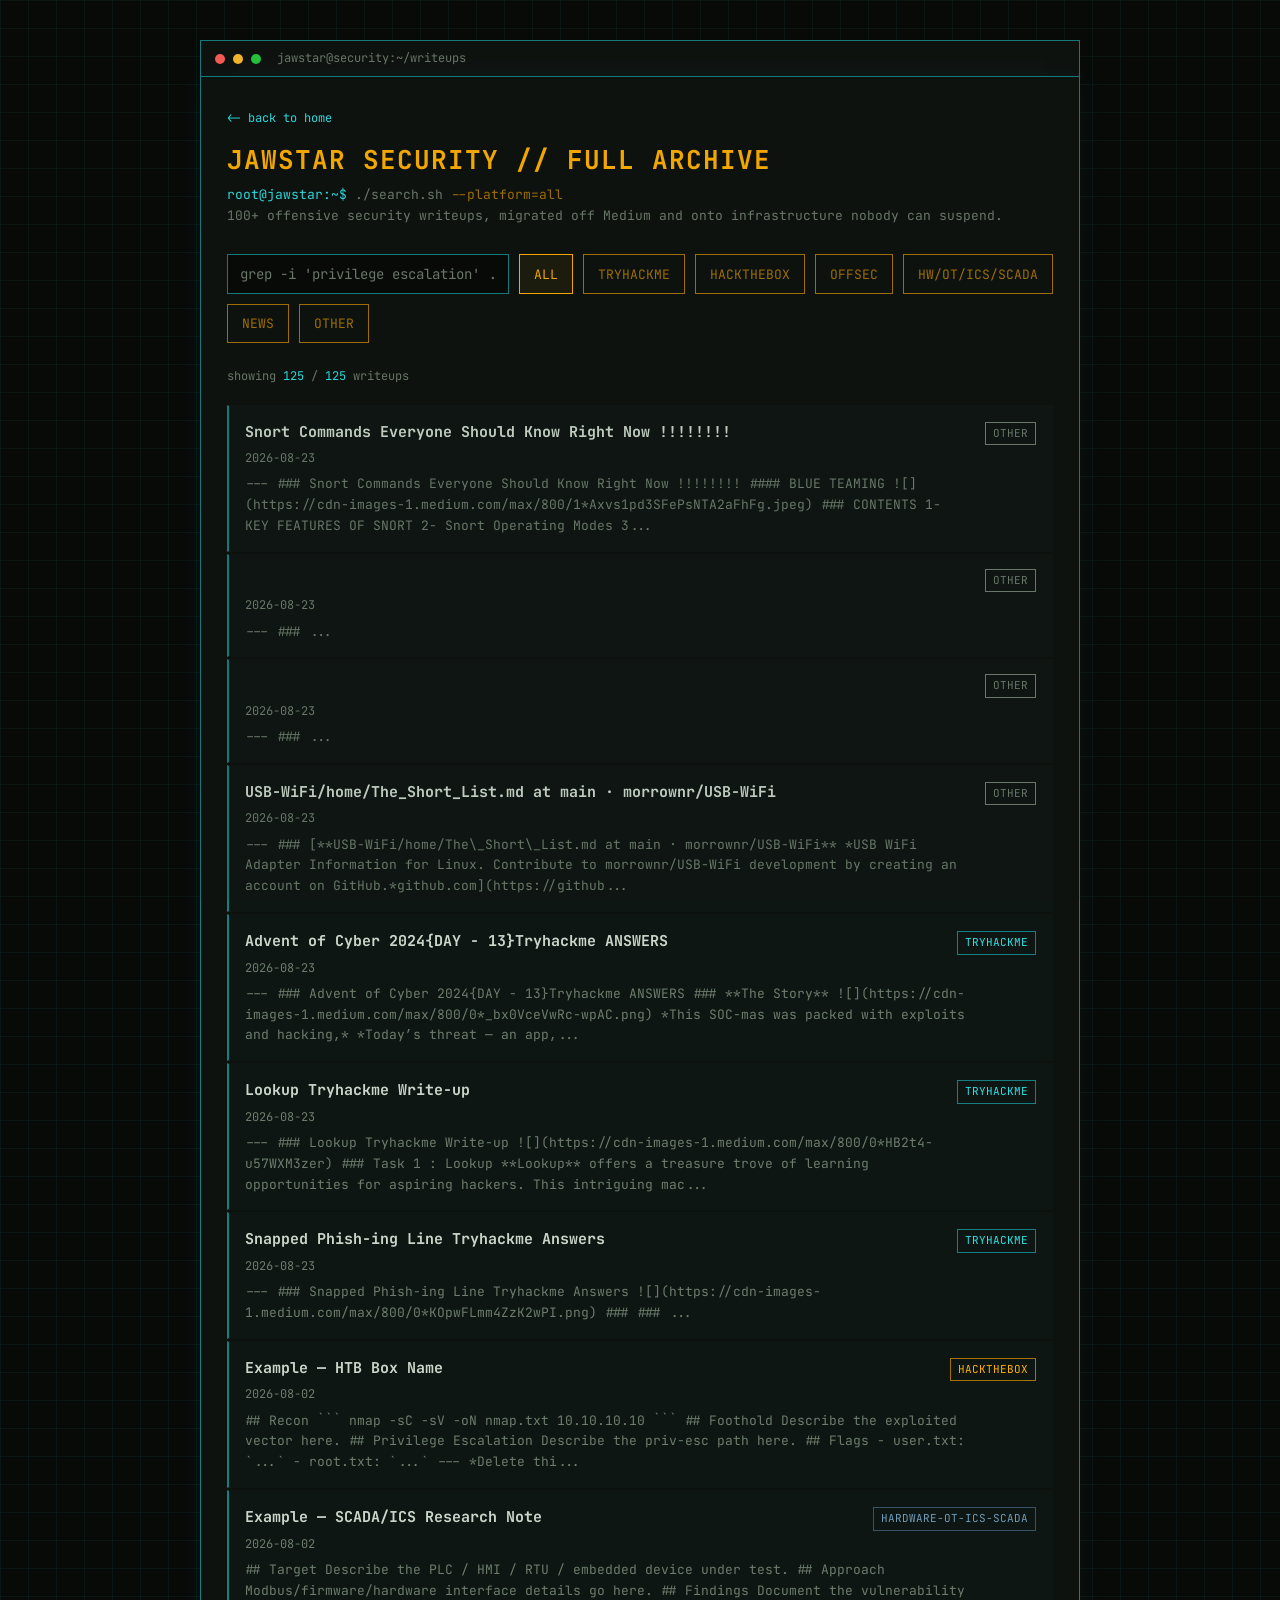
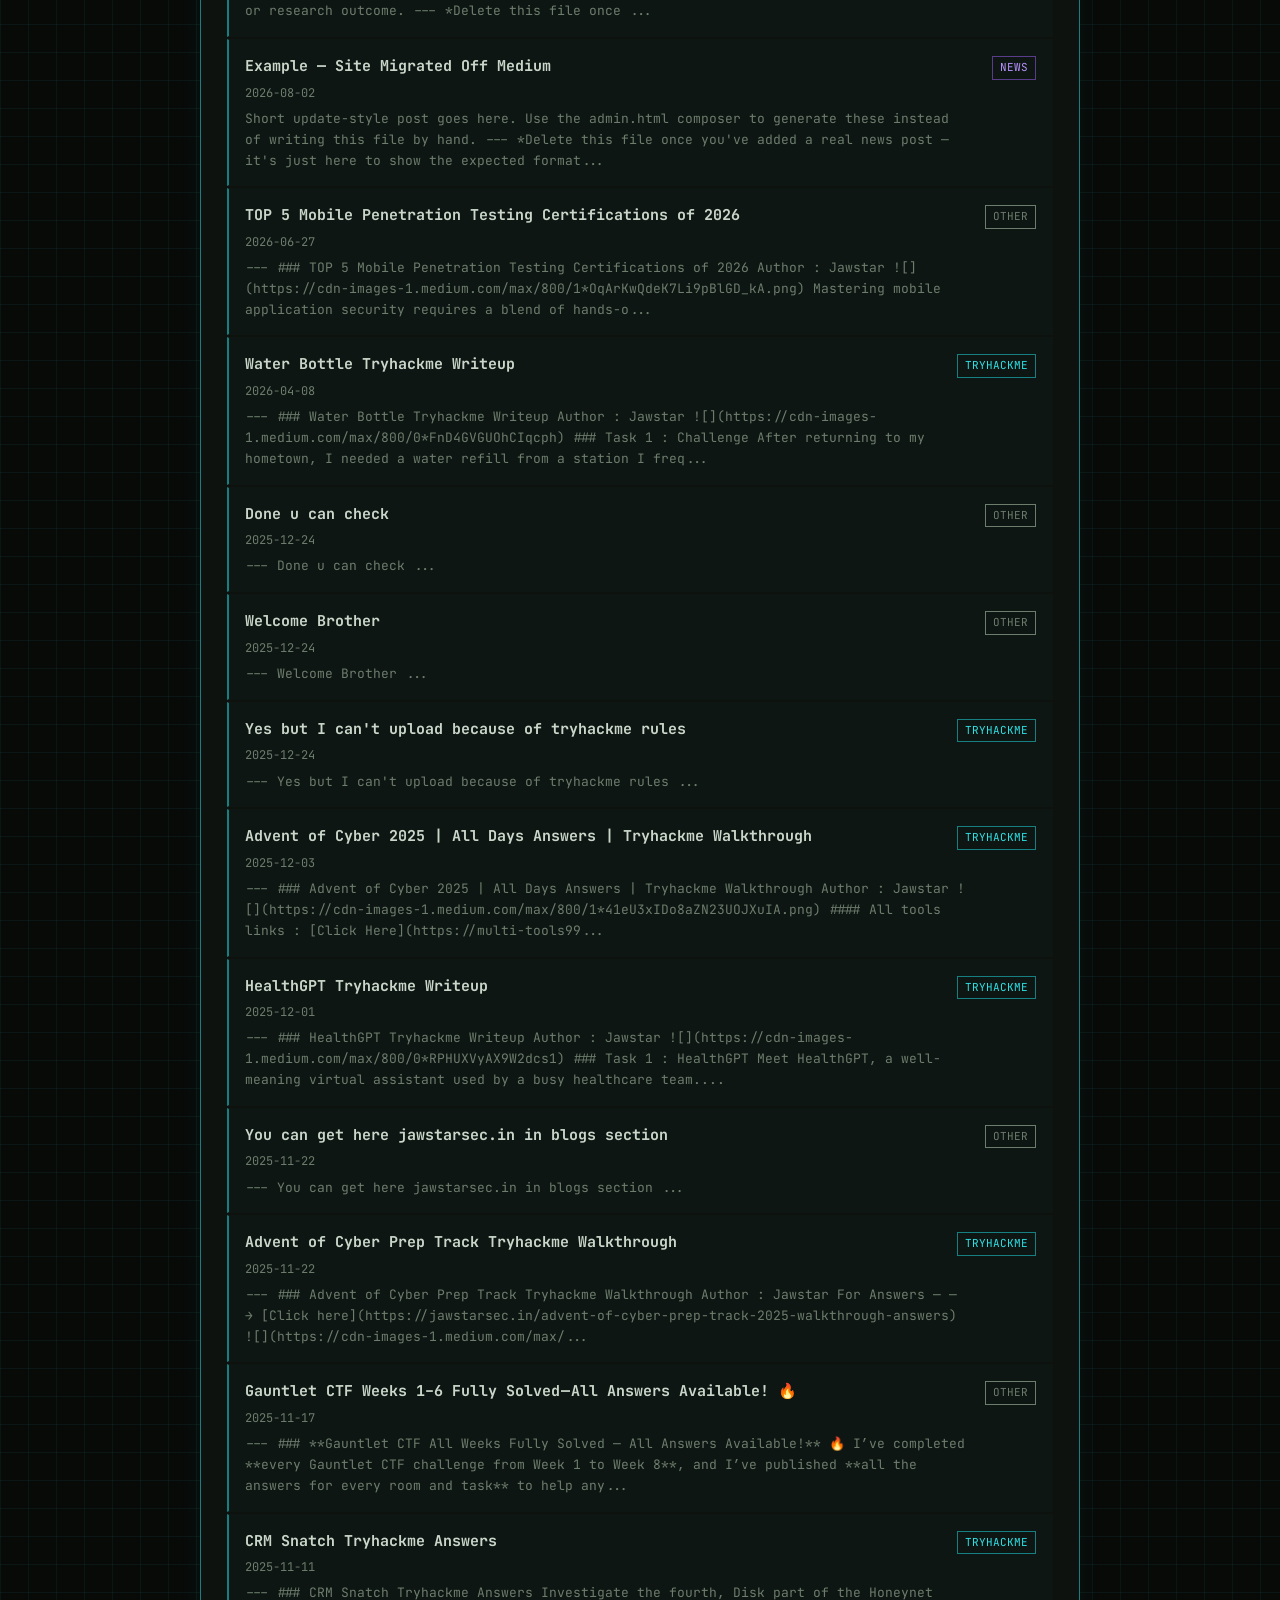
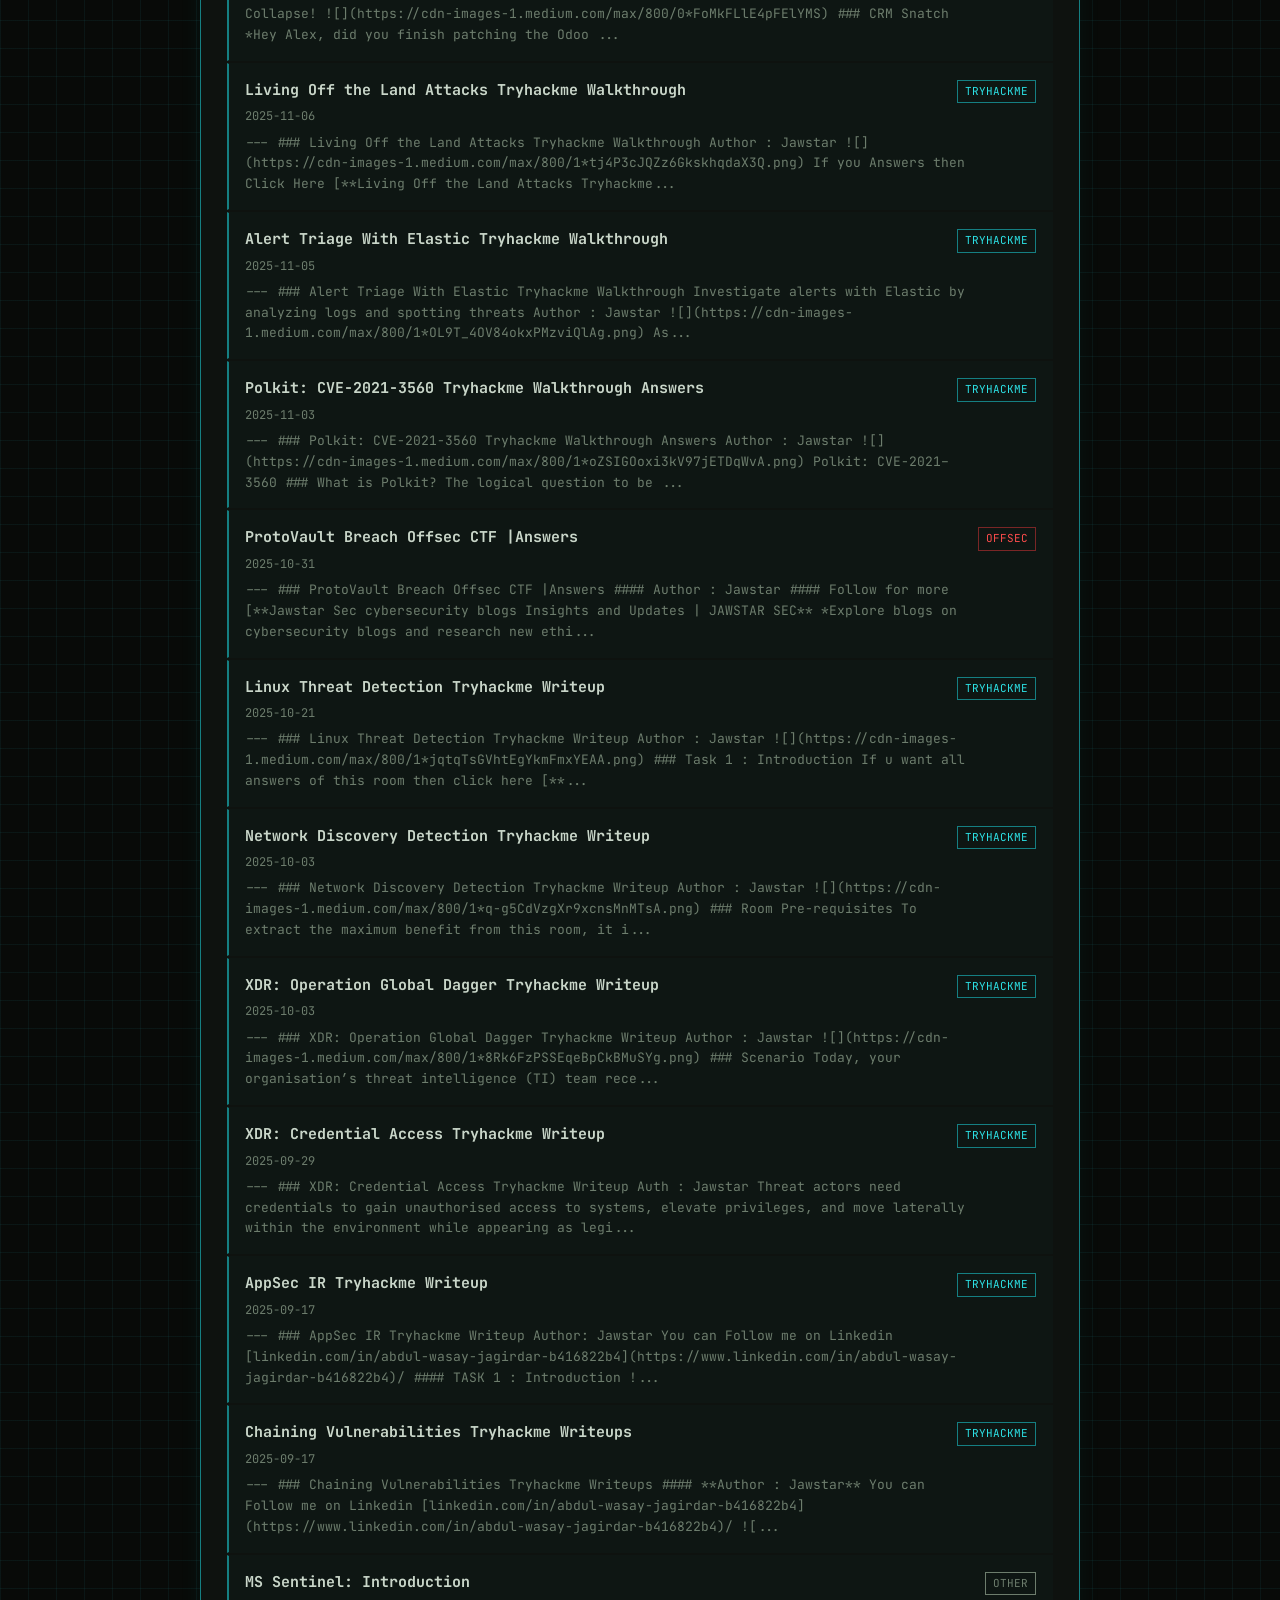
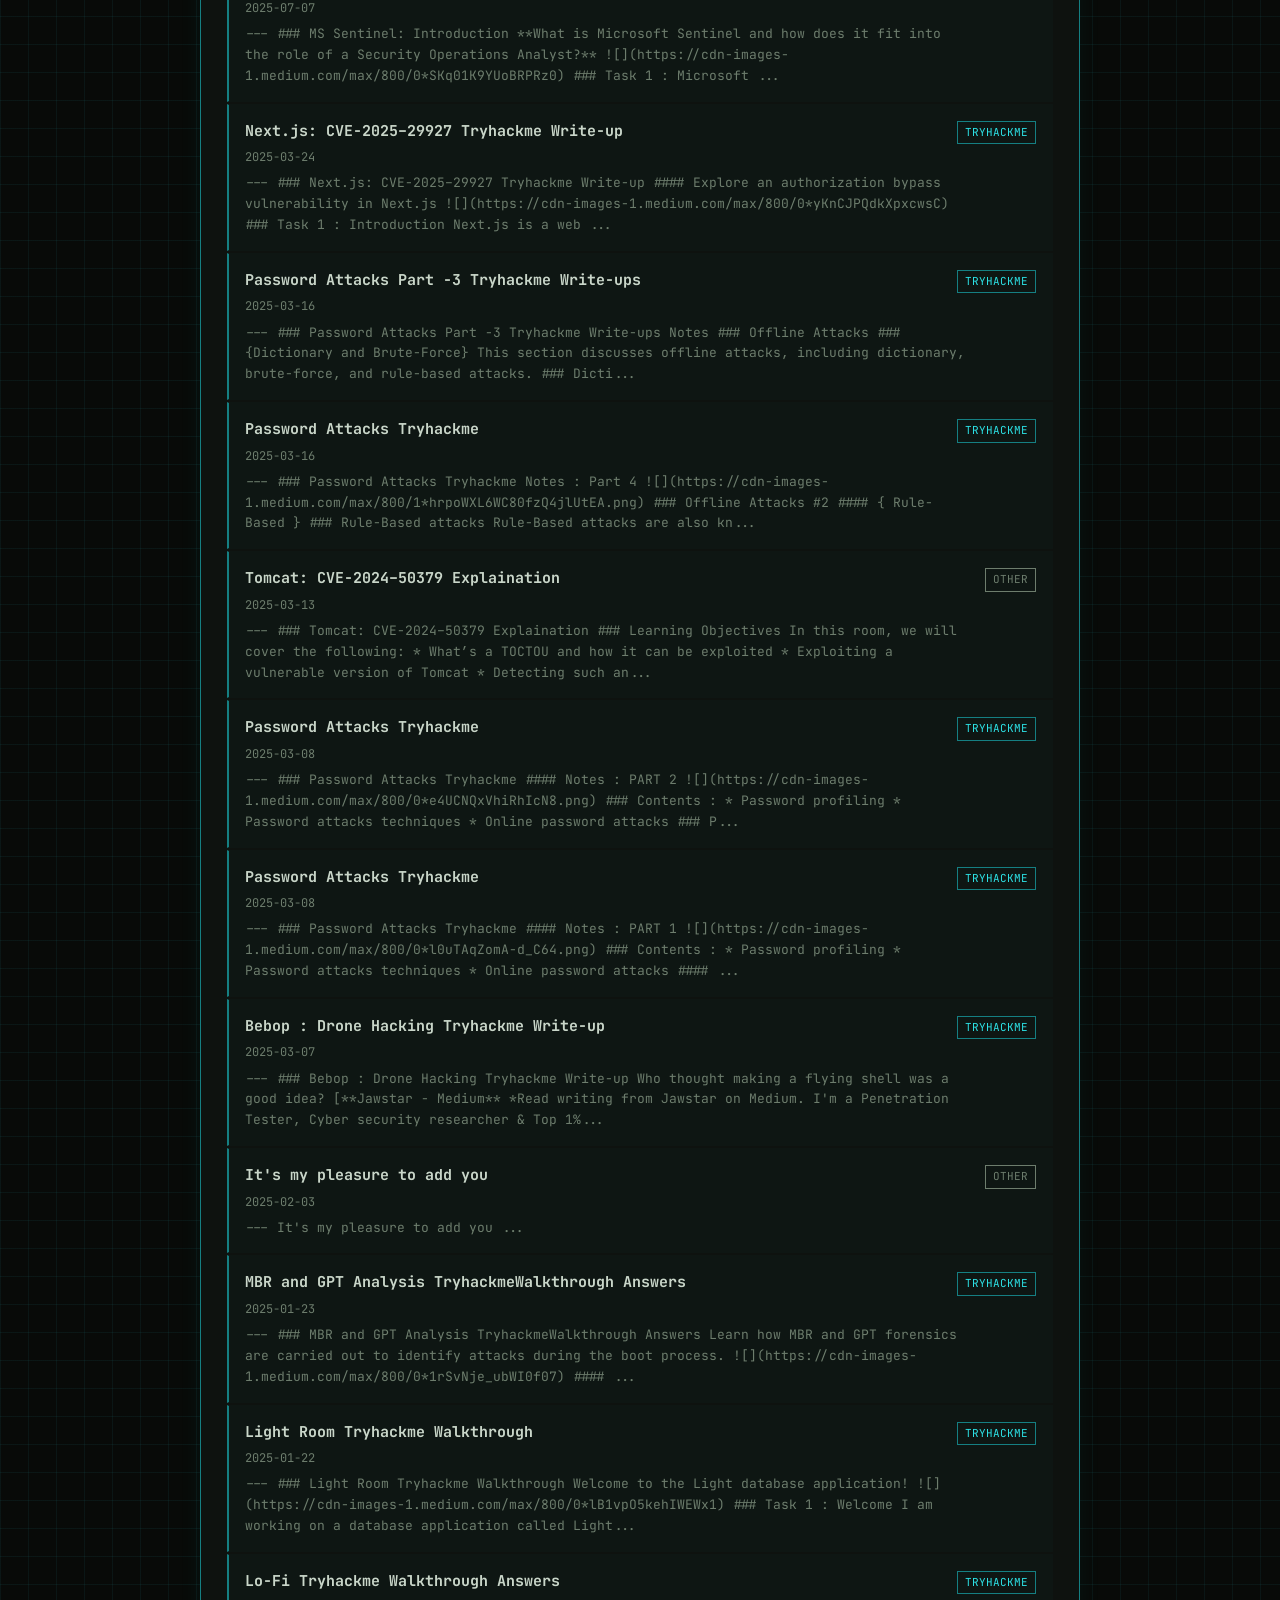
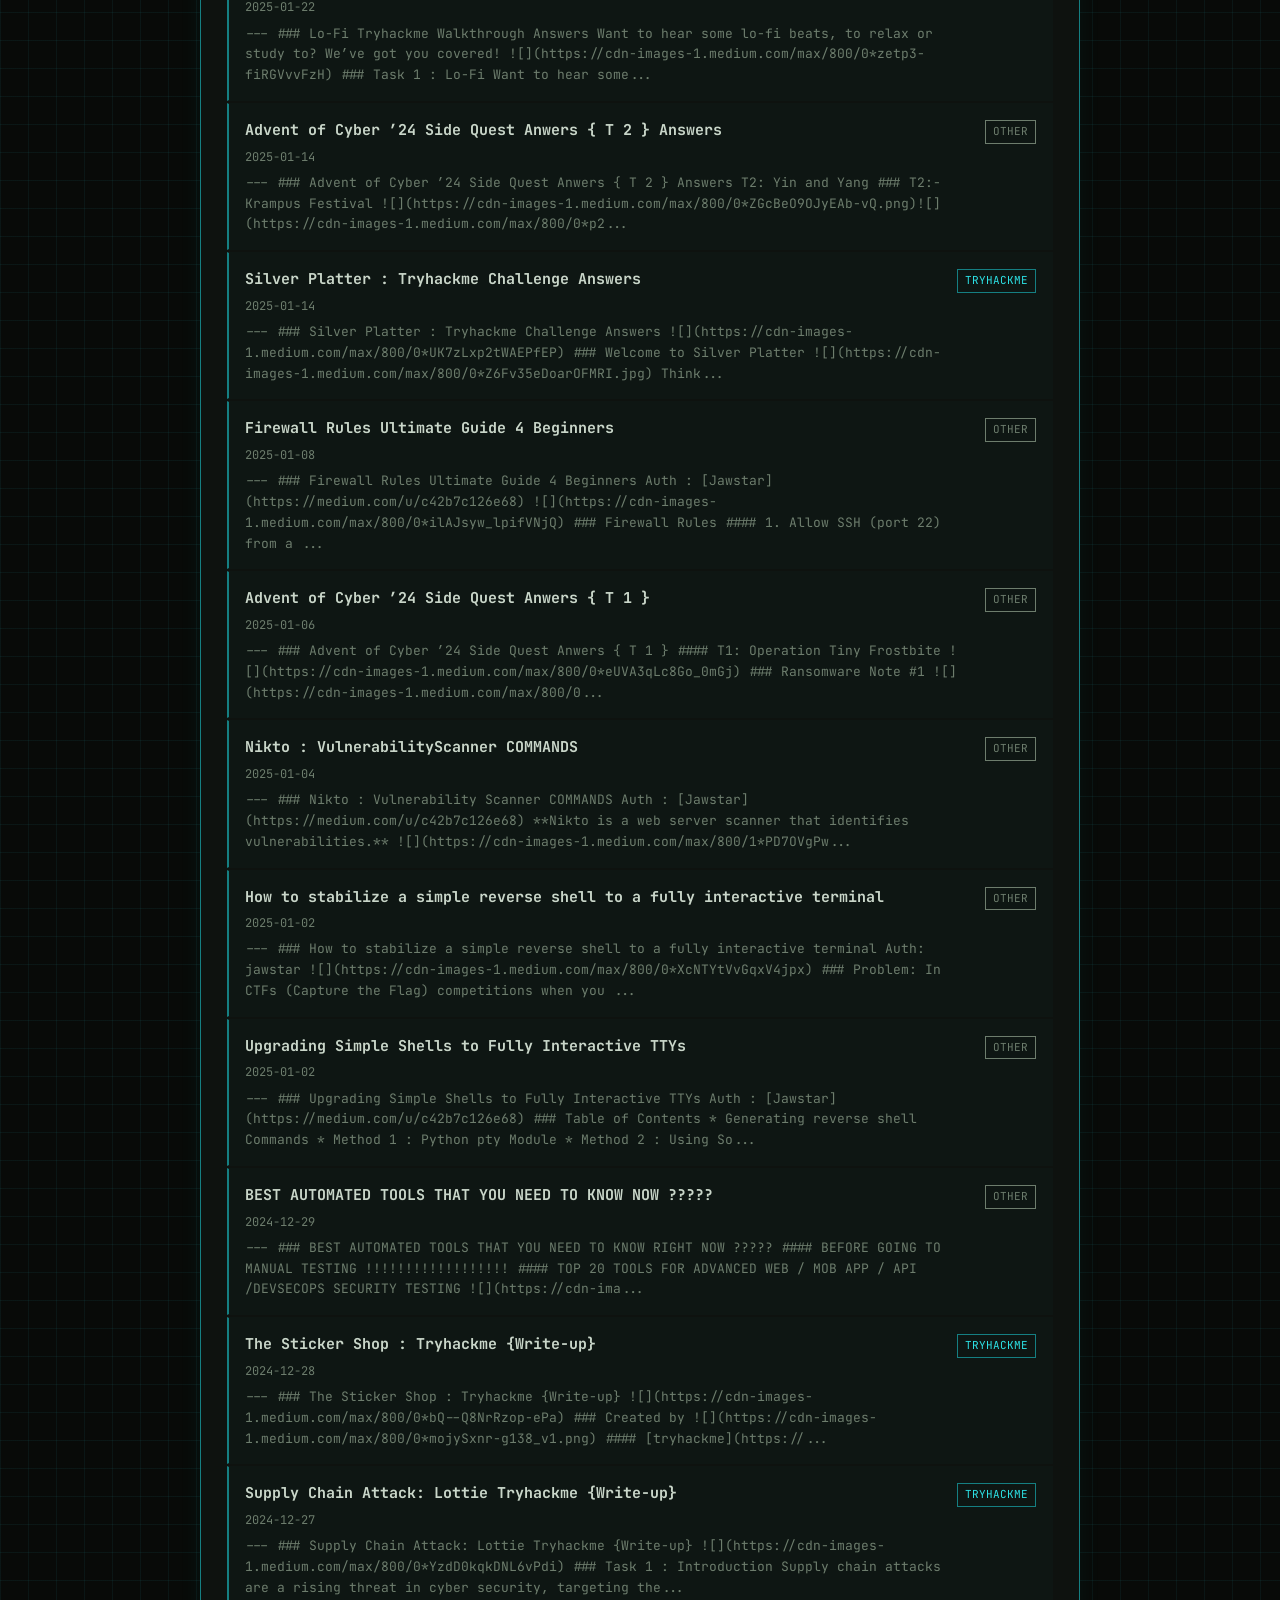
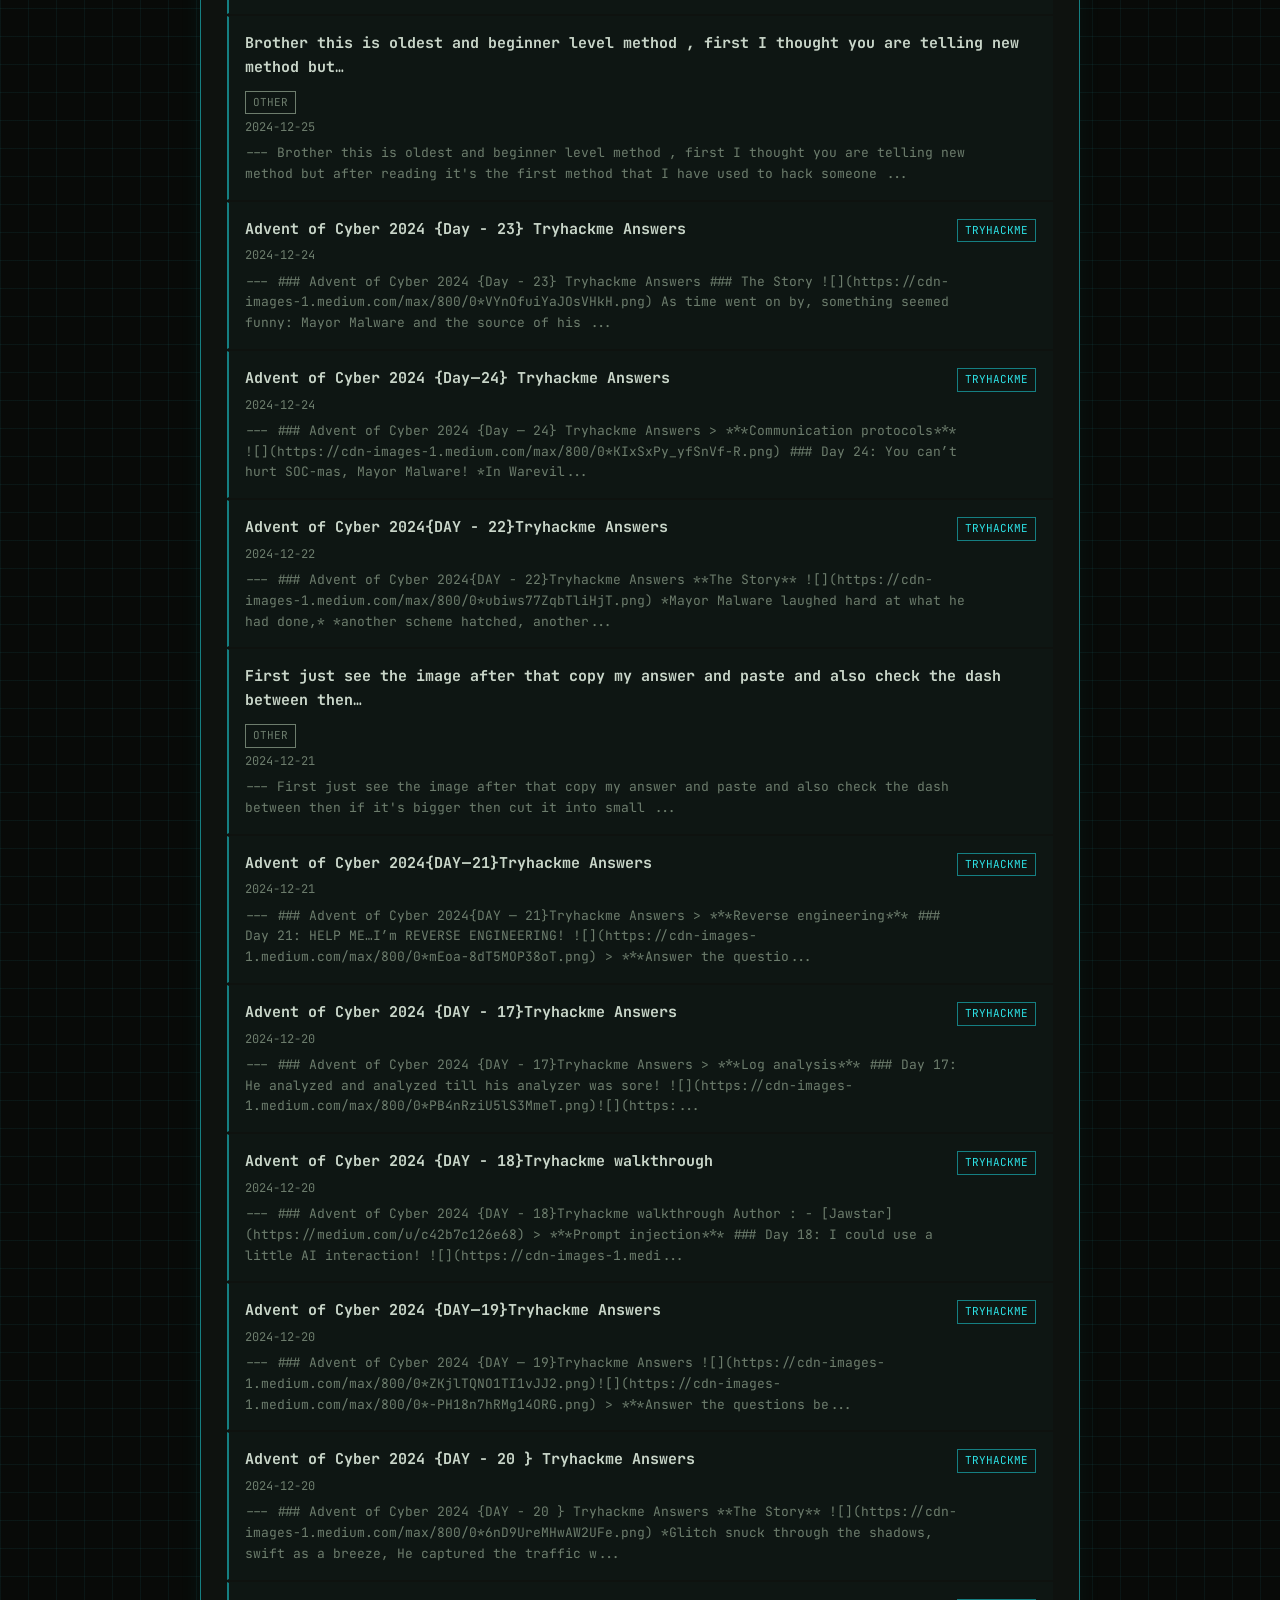
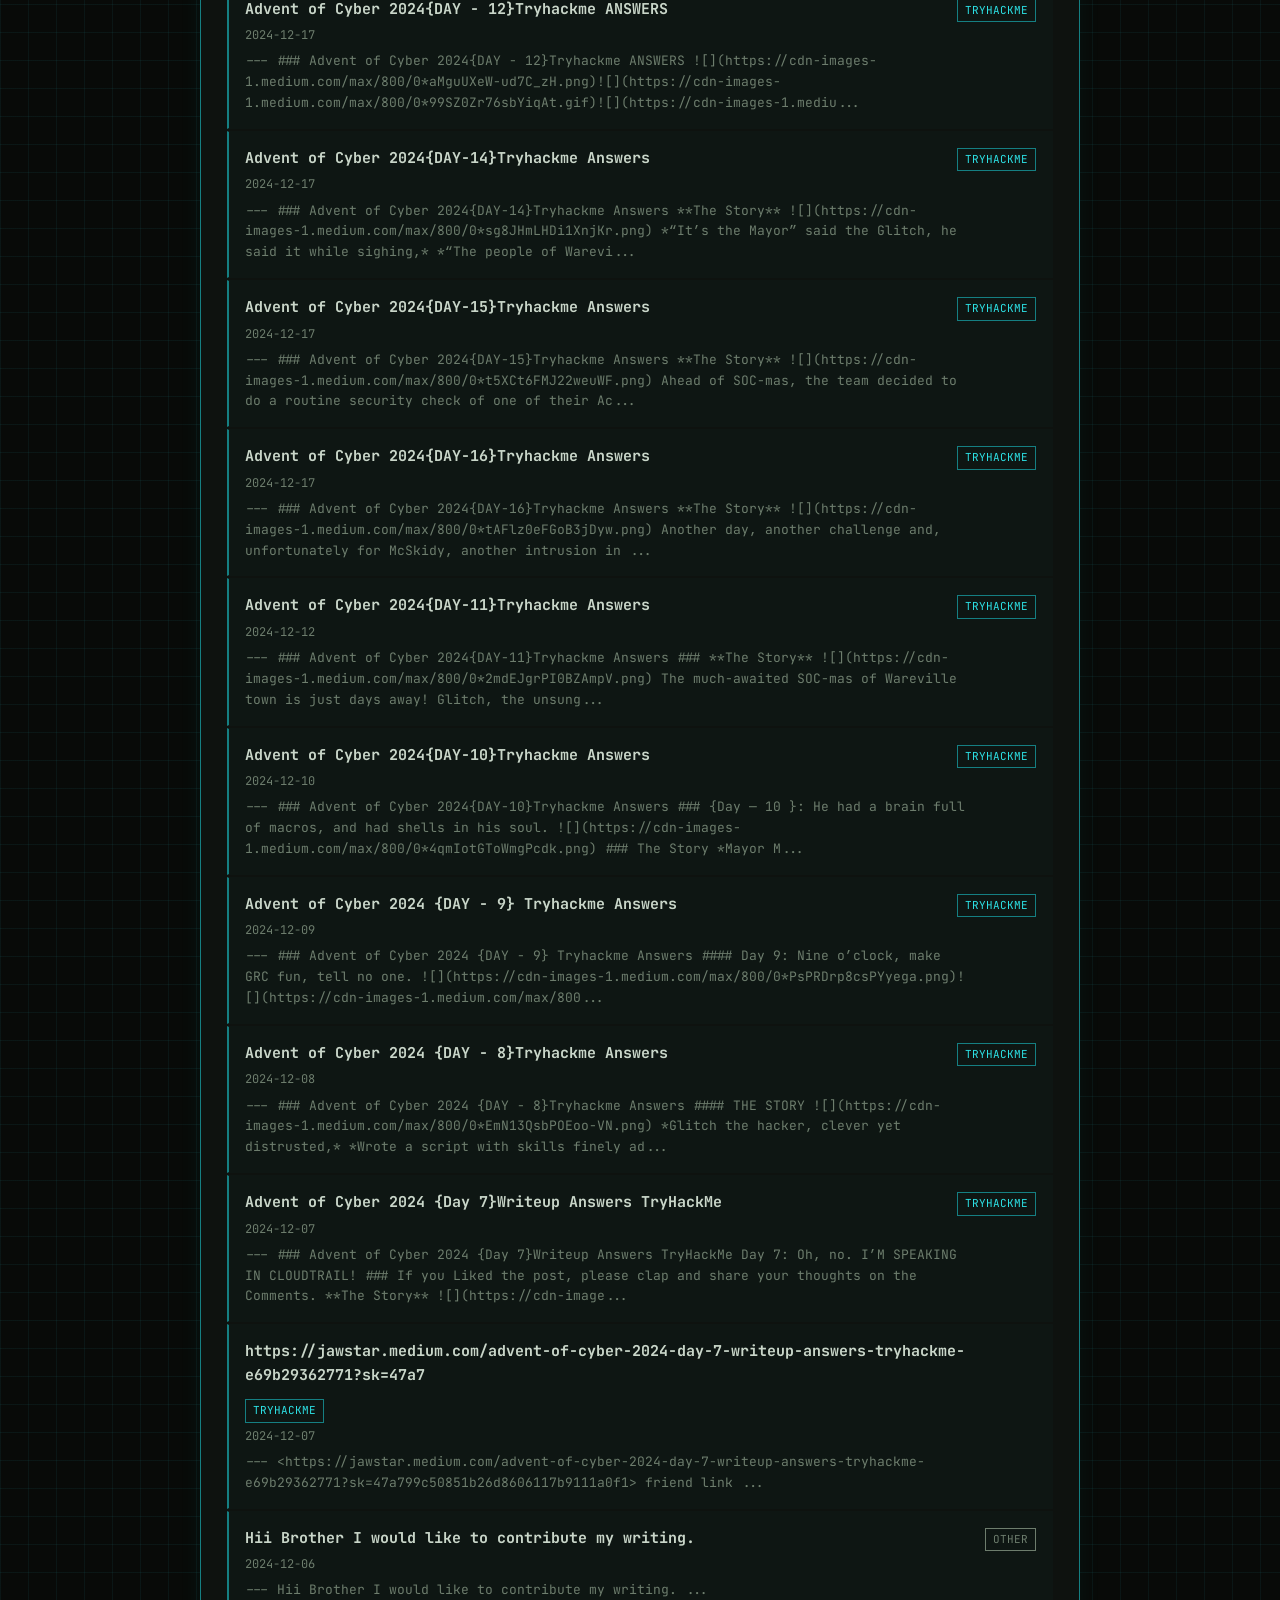
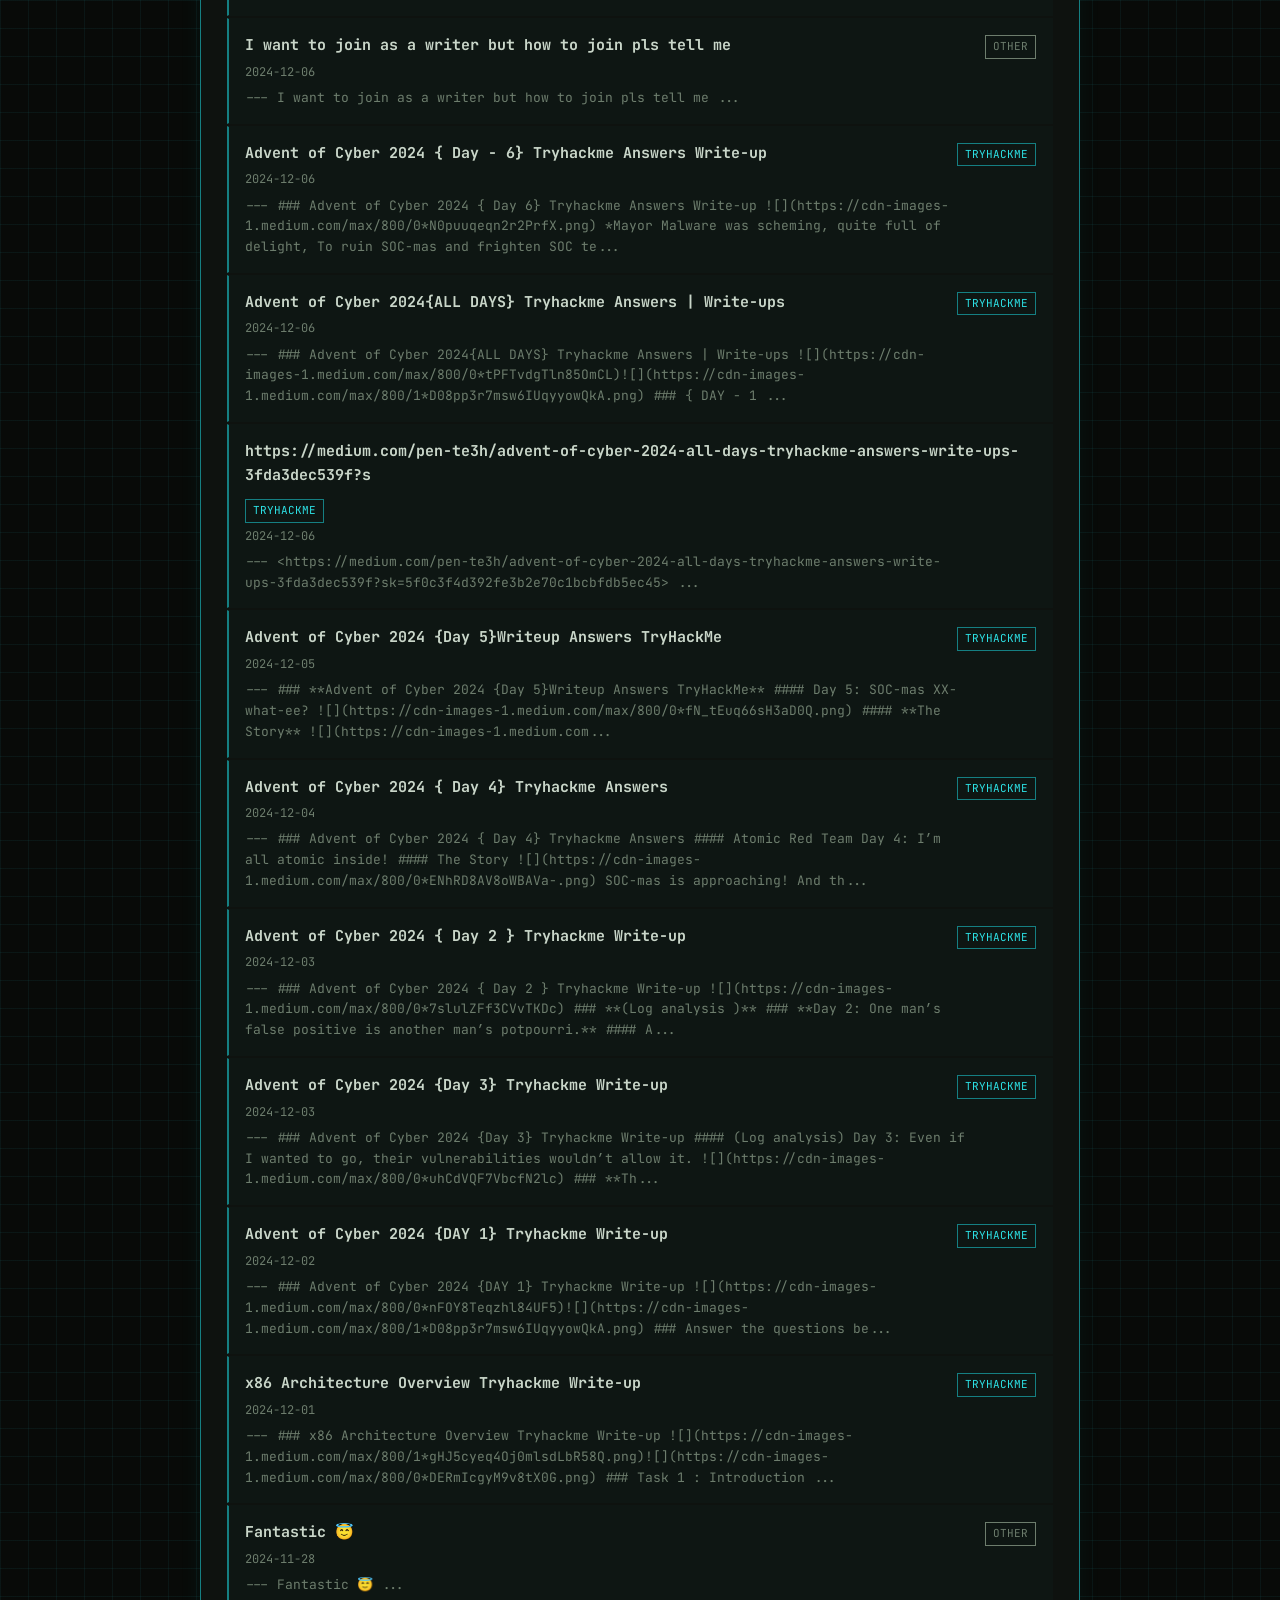
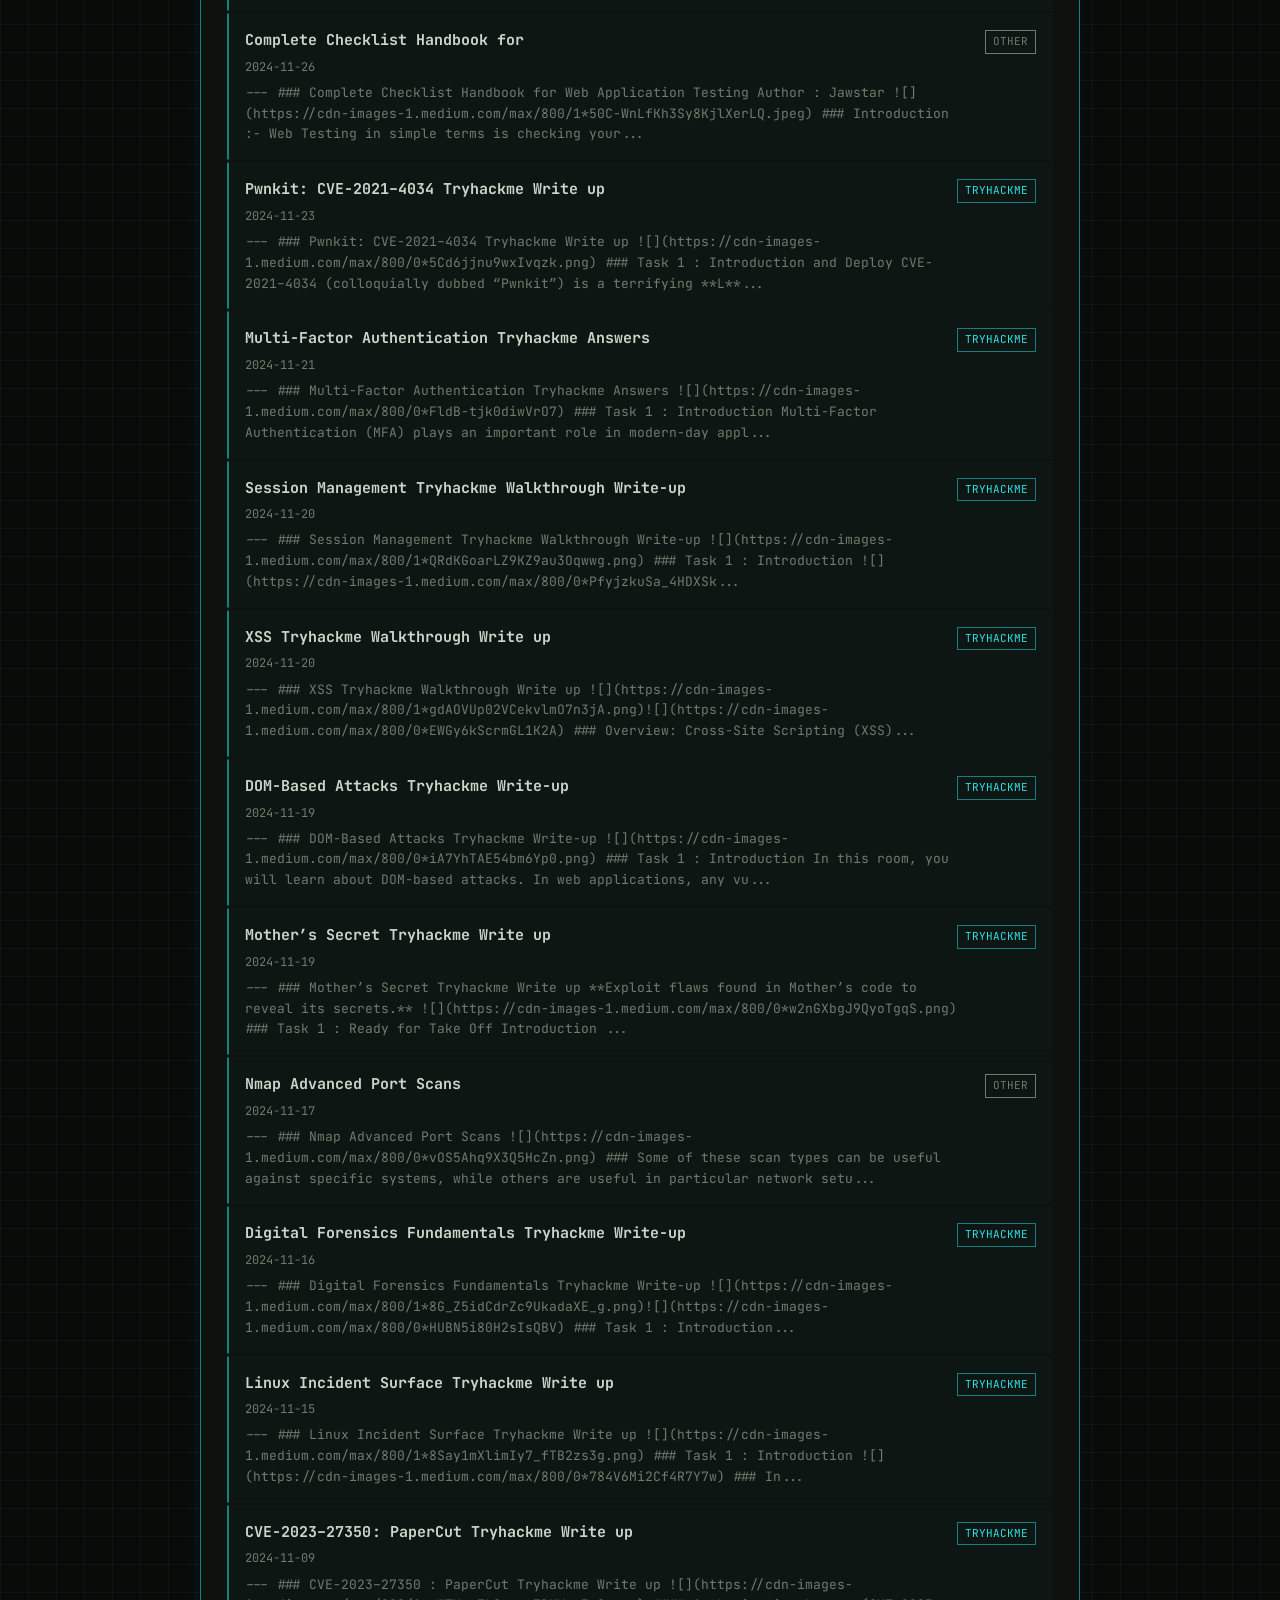
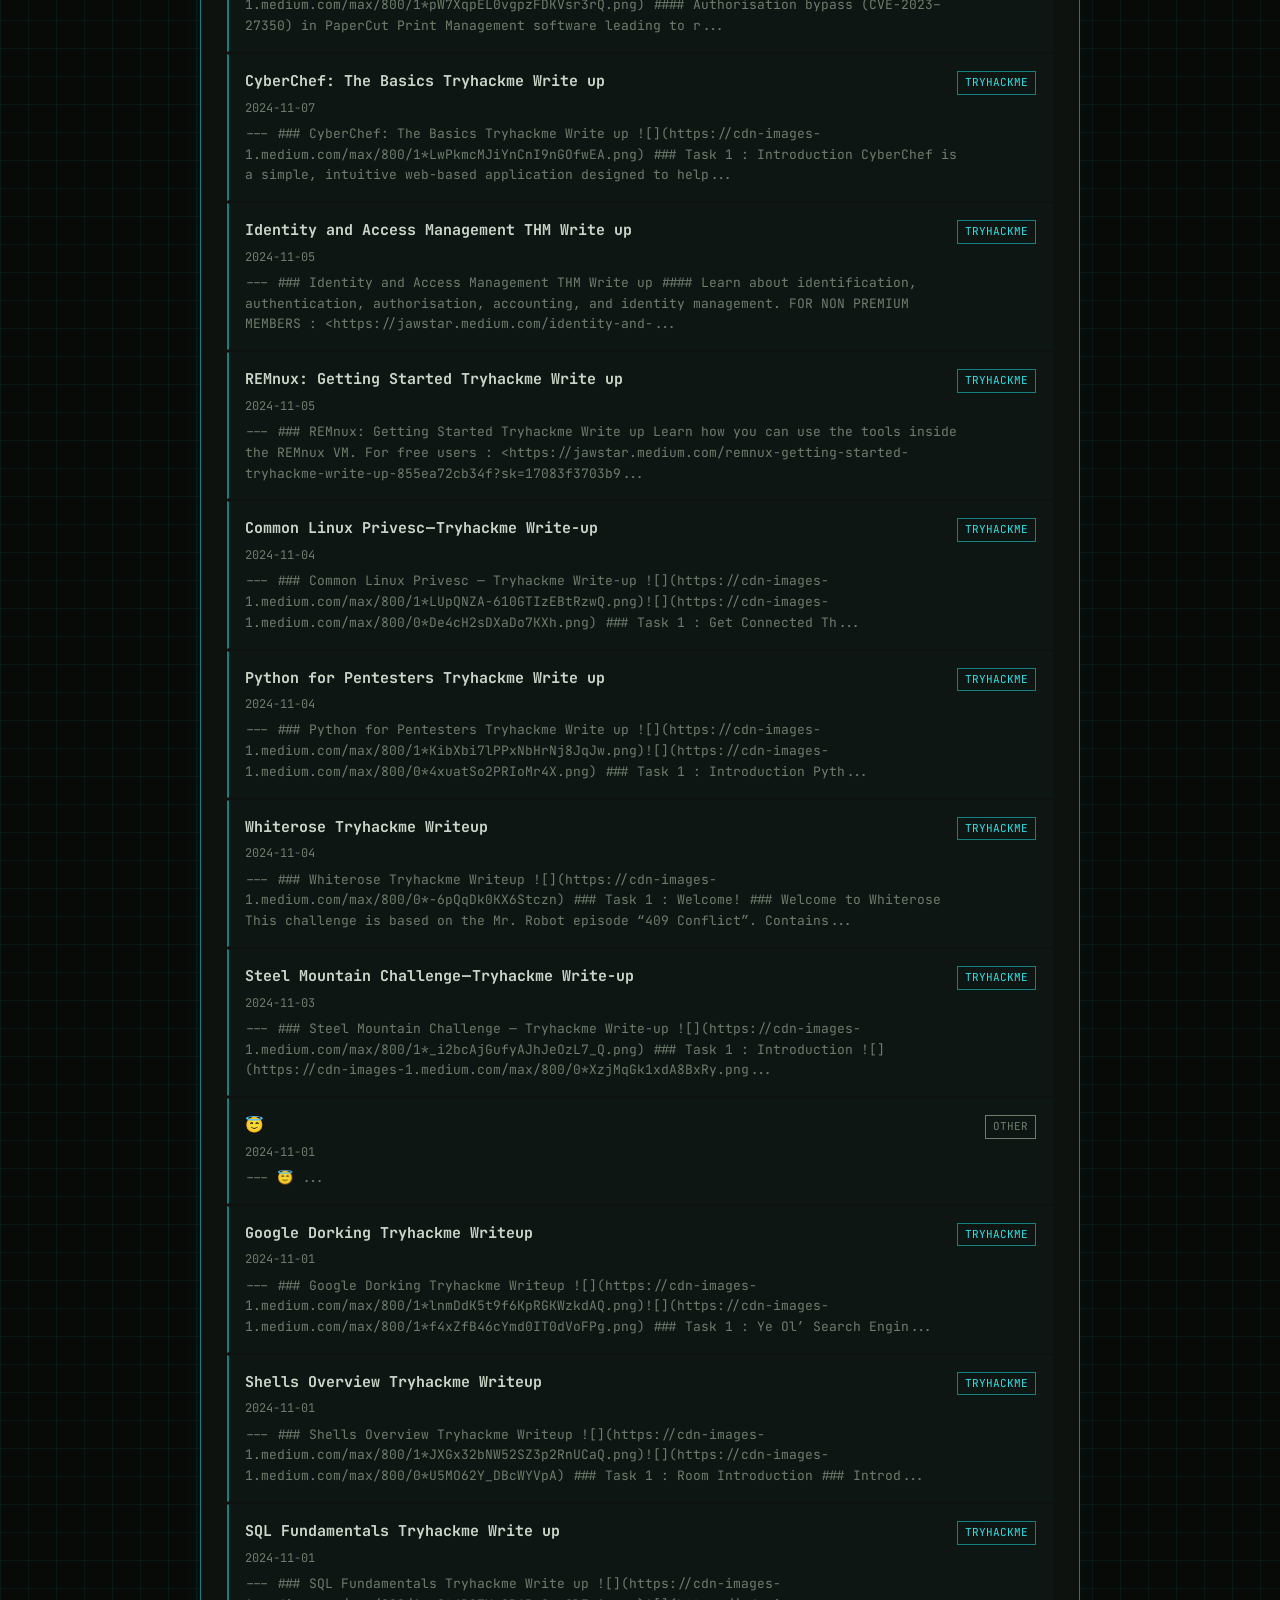
==== archive.html @ 3f4033cf "Add files via upload" ====
<!DOCTYPE html>
<html lang="en">
<head>
<meta charset="UTF-8">
<meta name="viewport" content="width=device-width, initial-scale=1.0">
<title>Jawstar Security // Writeup Vault</title>
<link rel="preconnect" href="https://fonts.googleapis.com">
<link href="https://fonts.googleapis.com/css2?family=JetBrains+Mono:wght@400;500;700&display=swap" rel="stylesheet">
<link rel="stylesheet" href="assets/css/style.css">
</head>
<body>
<div class="wrap">

  <div class="termbar">
    <span class="dot r"></span><span class="dot y"></span><span class="dot g"></span>
    <span style="margin-left:8px;">jawstar@security:~/writeups</span>
  </div>
  <div class="terminal">
    <a href="index.html" style="font-size:12px;">&lt;- back to home</a>
    <h1 class="brand" style="margin-top:10px;">JAWSTAR SECURITY // FULL ARCHIVE</h1>
    <p class="tagline">
      <span class="prompt">root@jawstar:~$</span> ./search.sh <span class="amber">--platform=all</span><span class="cursor"></span>
      <br>100+ offensive security writeups, migrated off Medium and onto infrastructure nobody can suspend.
    </p>

    <div class="controls">
      <input type="text" id="searchBox" placeholder="grep -i 'privilege escalation' ..." autocomplete="off">
      <button class="filter-btn active" data-platform="all">ALL</button>
      <button class="filter-btn" data-platform="tryhackme">TRYHACKME</button>
      <button class="filter-btn" data-platform="hackthebox">HACKTHEBOX</button>
      <button class="filter-btn" data-platform="offsec">OFFSEC</button>
      <button class="filter-btn" data-platform="hardware-ot-ics-scada">HW/OT/ICS/SCADA</button>
      <button class="filter-btn" data-platform="news">NEWS</button>
      <button class="filter-btn" data-platform="other">OTHER</button>
    </div>

    <div class="stat-line">showing <span class="count" id="visibleCount">0</span> / <span class="count" id="totalCount">0</span> writeups</div>

    <div class="entries" id="entries"></div>
    <div class="empty-state" id="emptyState" style="display:none;">No matches. Try a different query or filter.</div>
  </div>

  <footer>
    built by <a href="https://jawstarsec.in" target="_blank">Jawstar Security</a> ·
    <a href="https://github.com/JawStar" target="_blank">github.com/JawStar</a>
  </footer>
</div>

<script src="assets/js/app.js"></script>
</body>
</html>
---- assets/css/style.css ----
:root {
  --bg: #080a08;
  --bg-raised: #0e120f;
  --grid-line: rgba(45, 226, 230, 0.06);
  --amber: #ffb000;
  --amber-dim: #a67300;
  --cyan: #2de2e6;
  --cyan-dim: #157f82;
  --text: #c9d6c9;
  --text-dim: #6d7d6d;
  --danger: #ff4d4d;
  --mono: 'JetBrains Mono', 'IBM Plex Mono', ui-monospace, 'Courier New', monospace;
}

* { box-sizing: border-box; }

html, body {
  margin: 0;
  padding: 0;
  background: var(--bg);
  color: var(--text);
  font-family: var(--mono);
  font-size: 15px;
  line-height: 1.6;
}

body {
  background-image:
    linear-gradient(var(--grid-line) 1px, transparent 1px),
    linear-gradient(90deg, var(--grid-line) 1px, transparent 1px);
  background-size: 28px 28px;
  min-height: 100vh;
}

/* CRT scanline overlay */
body::before {
  content: "";
  position: fixed;
  inset: 0;
  pointer-events: none;
  z-index: 999;
  background: repeating-linear-gradient(
    to bottom,
    rgba(0, 0, 0, 0) 0px,
    rgba(0, 0, 0, 0.10) 1px,
    rgba(0, 0, 0, 0) 2px
  );
  mix-blend-mode: multiply;
}

a { color: var(--cyan); text-decoration: none; }
a:hover { text-decoration: underline; }

.wrap {
  max-width: 920px;
  margin: 0 auto;
  padding: 40px 20px 80px;
}

.termbar {
  display: flex;
  align-items: center;
  gap: 8px;
  padding: 8px 14px;
  background: var(--bg-raised);
  border: 1px solid var(--cyan-dim);
  border-bottom: none;
  font-size: 12px;
  color: var(--text-dim);
}
.termbar .dot { width: 10px; height: 10px; border-radius: 50%; display: inline-block; }
.termbar .dot.r { background: #ff5f56; }
.termbar .dot.y { background: #ffbd2e; }
.termbar .dot.g { background: #27c93f; }

.terminal {
  border: 1px solid var(--cyan-dim);
  background: var(--bg-raised);
  box-shadow: 0 0 24px rgba(45, 226, 230, 0.05);
  padding: 28px 26px;
}

.prompt {
  color: var(--cyan);
}
.prompt .path { color: var(--amber); }
.prompt .cursor {
  display: inline-block;
  width: 8px;
  height: 16px;
  background: var(--amber);
  margin-left: 4px;
  animation: blink 1s step-start infinite;
  vertical-align: middle;
}
@keyframes blink { 50% { opacity: 0; } }

h1.brand {
  font-size: 26px;
  margin: 0 0 4px;
  color: var(--amber);
  letter-spacing: 1px;
}
.tagline {
  color: var(--text-dim);
  margin: 0 0 28px;
  font-size: 13px;
}
.tagline .amber { color: var(--amber-dim); }

.controls {
  display: flex;
  flex-wrap: wrap;
  gap: 10px;
  margin-bottom: 24px;
}

.controls input[type="text"] {
  flex: 1;
  min-width: 220px;
  background: var(--bg);
  border: 1px solid var(--cyan-dim);
  color: var(--text);
  font-family: var(--mono);
  padding: 10px 12px;
  font-size: 14px;
}
.controls input[type="text"]:focus {
  outline: none;
  border-color: var(--cyan);
}
.controls input[type="text"]::placeholder { color: var(--text-dim); }

.filter-btn {
  background: transparent;
  border: 1px solid var(--amber-dim);
  color: var(--amber-dim);
  font-family: var(--mono);
  padding: 10px 14px;
  font-size: 13px;
  cursor: pointer;
}
.filter-btn.active, .filter-btn:hover {
  border-color: var(--amber);
  color: var(--amber);
  background: rgba(255, 176, 0, 0.06);
}

.stat-line {
  color: var(--text-dim);
  font-size: 12px;
  margin-bottom: 18px;
}
.stat-line .count { color: var(--cyan); }

.entries { display: flex; flex-direction: column; gap: 2px; }

.entry {
  border: 1px solid transparent;
  border-left: 2px solid var(--cyan-dim);
  padding: 14px 16px;
  background: rgba(45, 226, 230, 0.015);
  transition: border-color 0.15s, background 0.15s;
}
.entry:hover {
  border-left-color: var(--amber);
  background: rgba(255, 176, 0, 0.03);
}

.entry-top {
  display: flex;
  justify-content: space-between;
  align-items: baseline;
  gap: 12px;
  flex-wrap: wrap;
}

.entry-title a {
  color: var(--text);
  font-weight: 700;
  font-size: 15px;
}
.entry-title a:hover { color: var(--amber); text-decoration: none; }

.tag {
  font-size: 11px;
  padding: 2px 7px;
  border: 1px solid;
  white-space: nowrap;
}
.tag.tryhackme { color: var(--cyan); border-color: var(--cyan-dim); }
.tag.hackthebox { color: var(--amber); border-color: var(--amber-dim); }
.tag.offsec { color: var(--danger); border-color: #7a2626; }
.tag.hardware-ot-ics-scada { color: #6f9bb8; border-color: #3a5266; }
.tag.news { color: #b892ff; border-color: #5a3d8a; }
.tag.other { color: var(--text-dim); border-color: var(--text-dim); }

.entry-meta {
  font-size: 12px;
  color: var(--text-dim);
  margin-top: 4px;
}

.entry-excerpt {
  font-size: 13px;
  color: var(--text-dim);
  margin-top: 6px;
  max-width: 90ch;
}

.empty-state {
  color: var(--text-dim);
  padding: 40px 0;
  text-align: center;
  font-size: 13px;
}

footer {
  margin-top: 40px;
  color: var(--text-dim);
  font-size: 12px;
  text-align: center;
}
footer a { color: var(--amber-dim); }

@media (max-width: 600px) {
  .wrap { padding: 20px 12px 60px; }
  .terminal { padding: 20px 16px; }
}
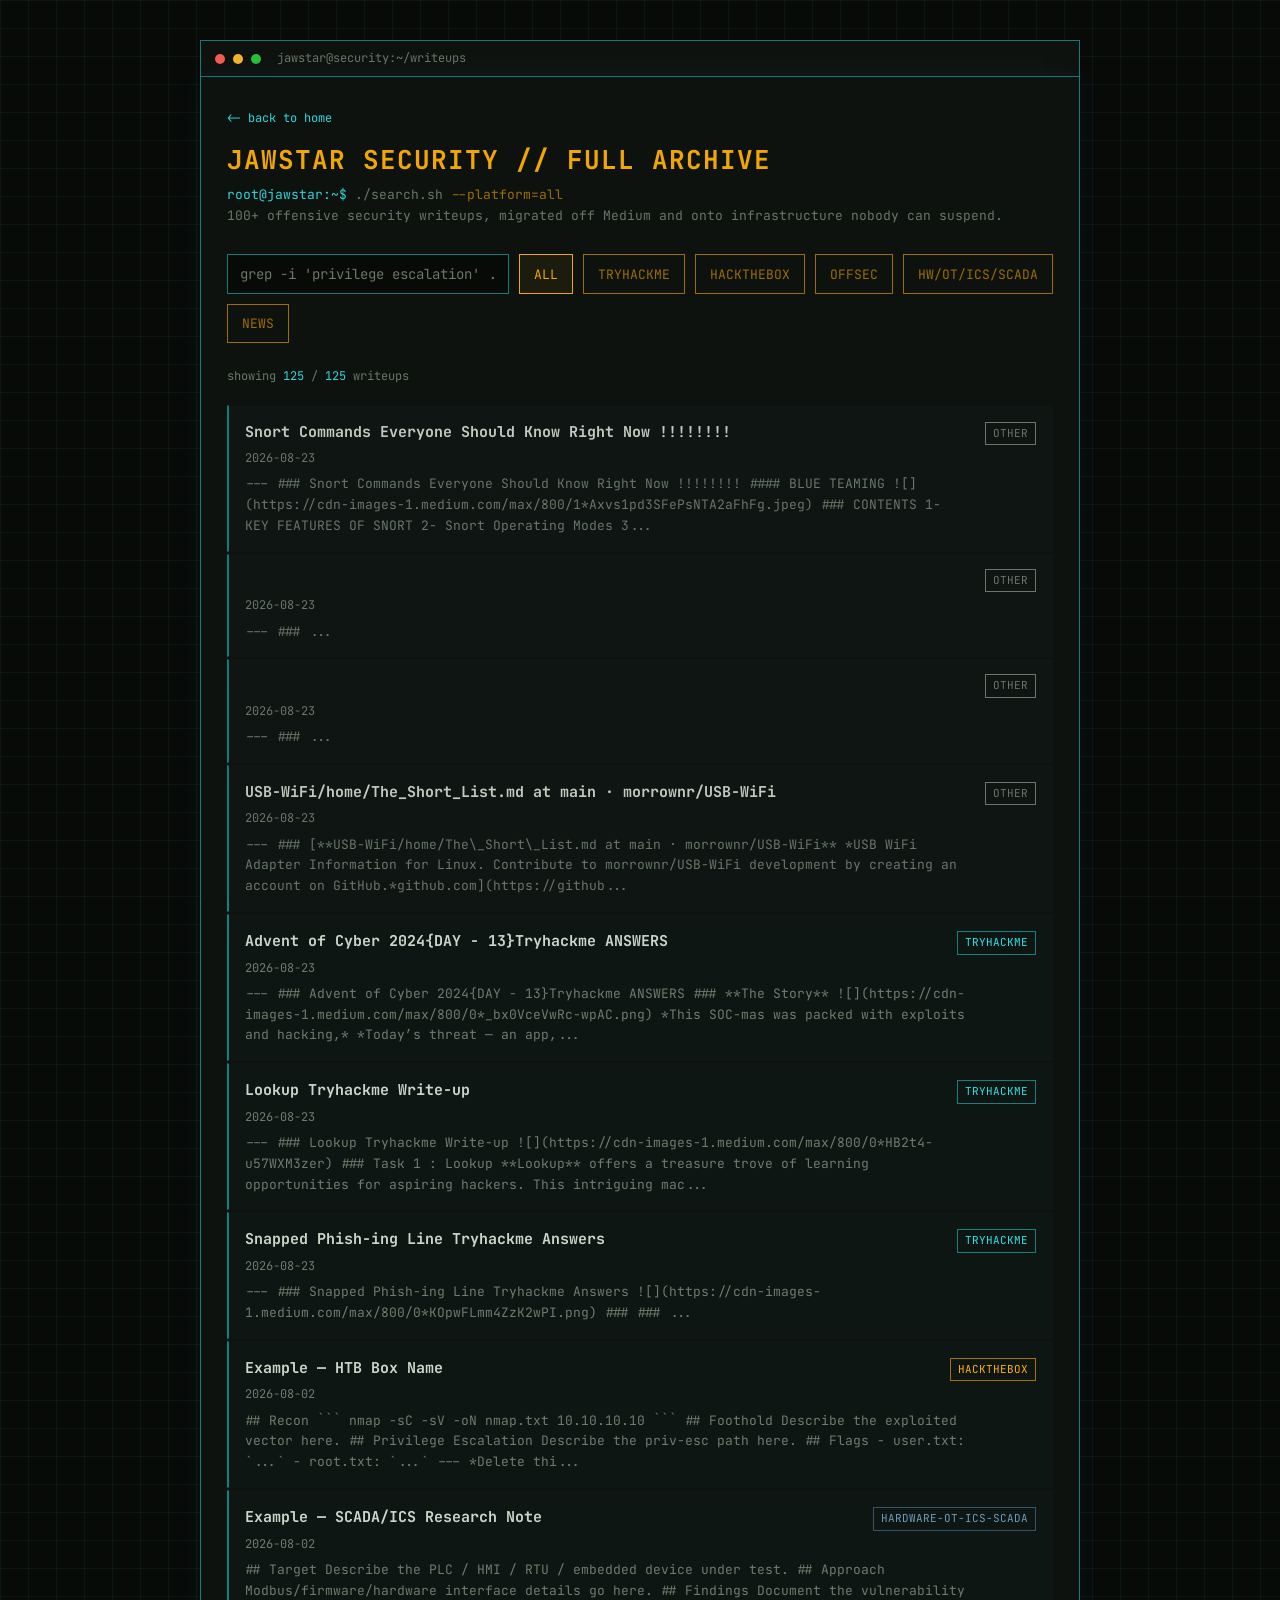
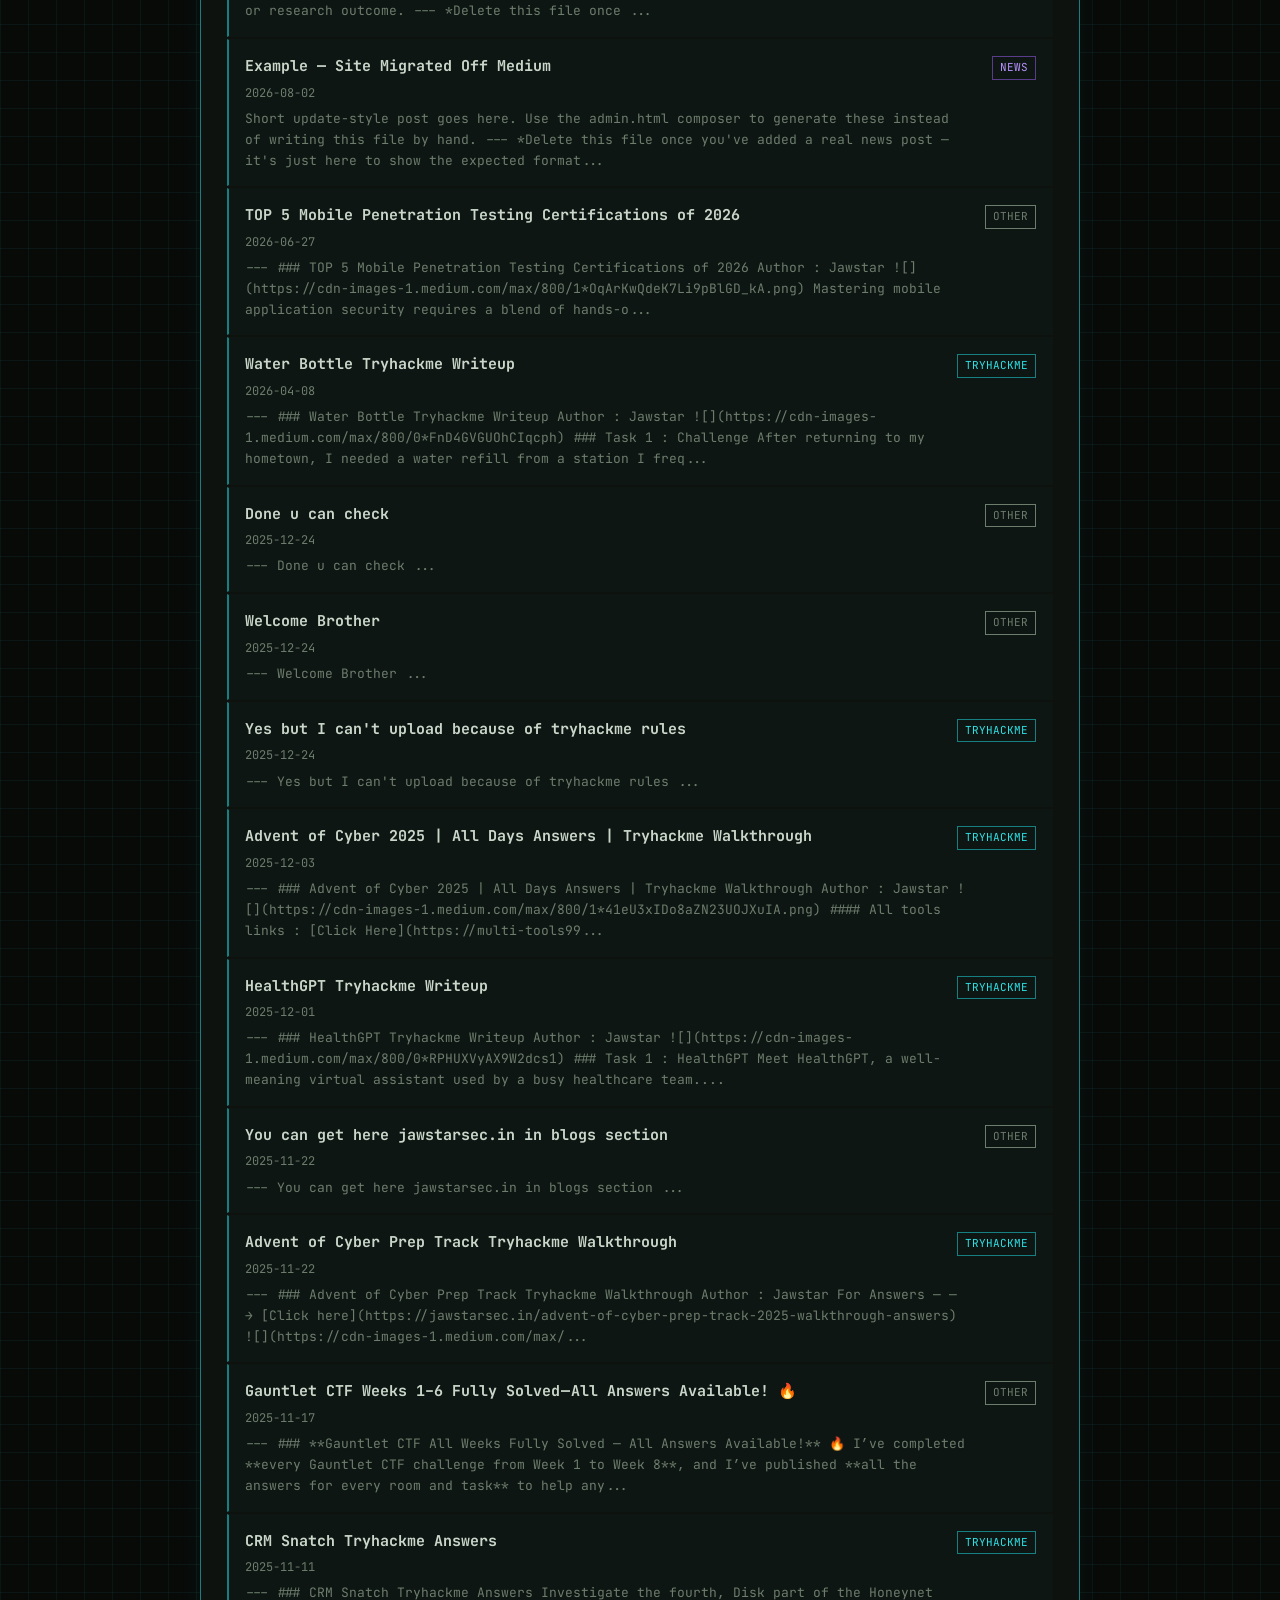
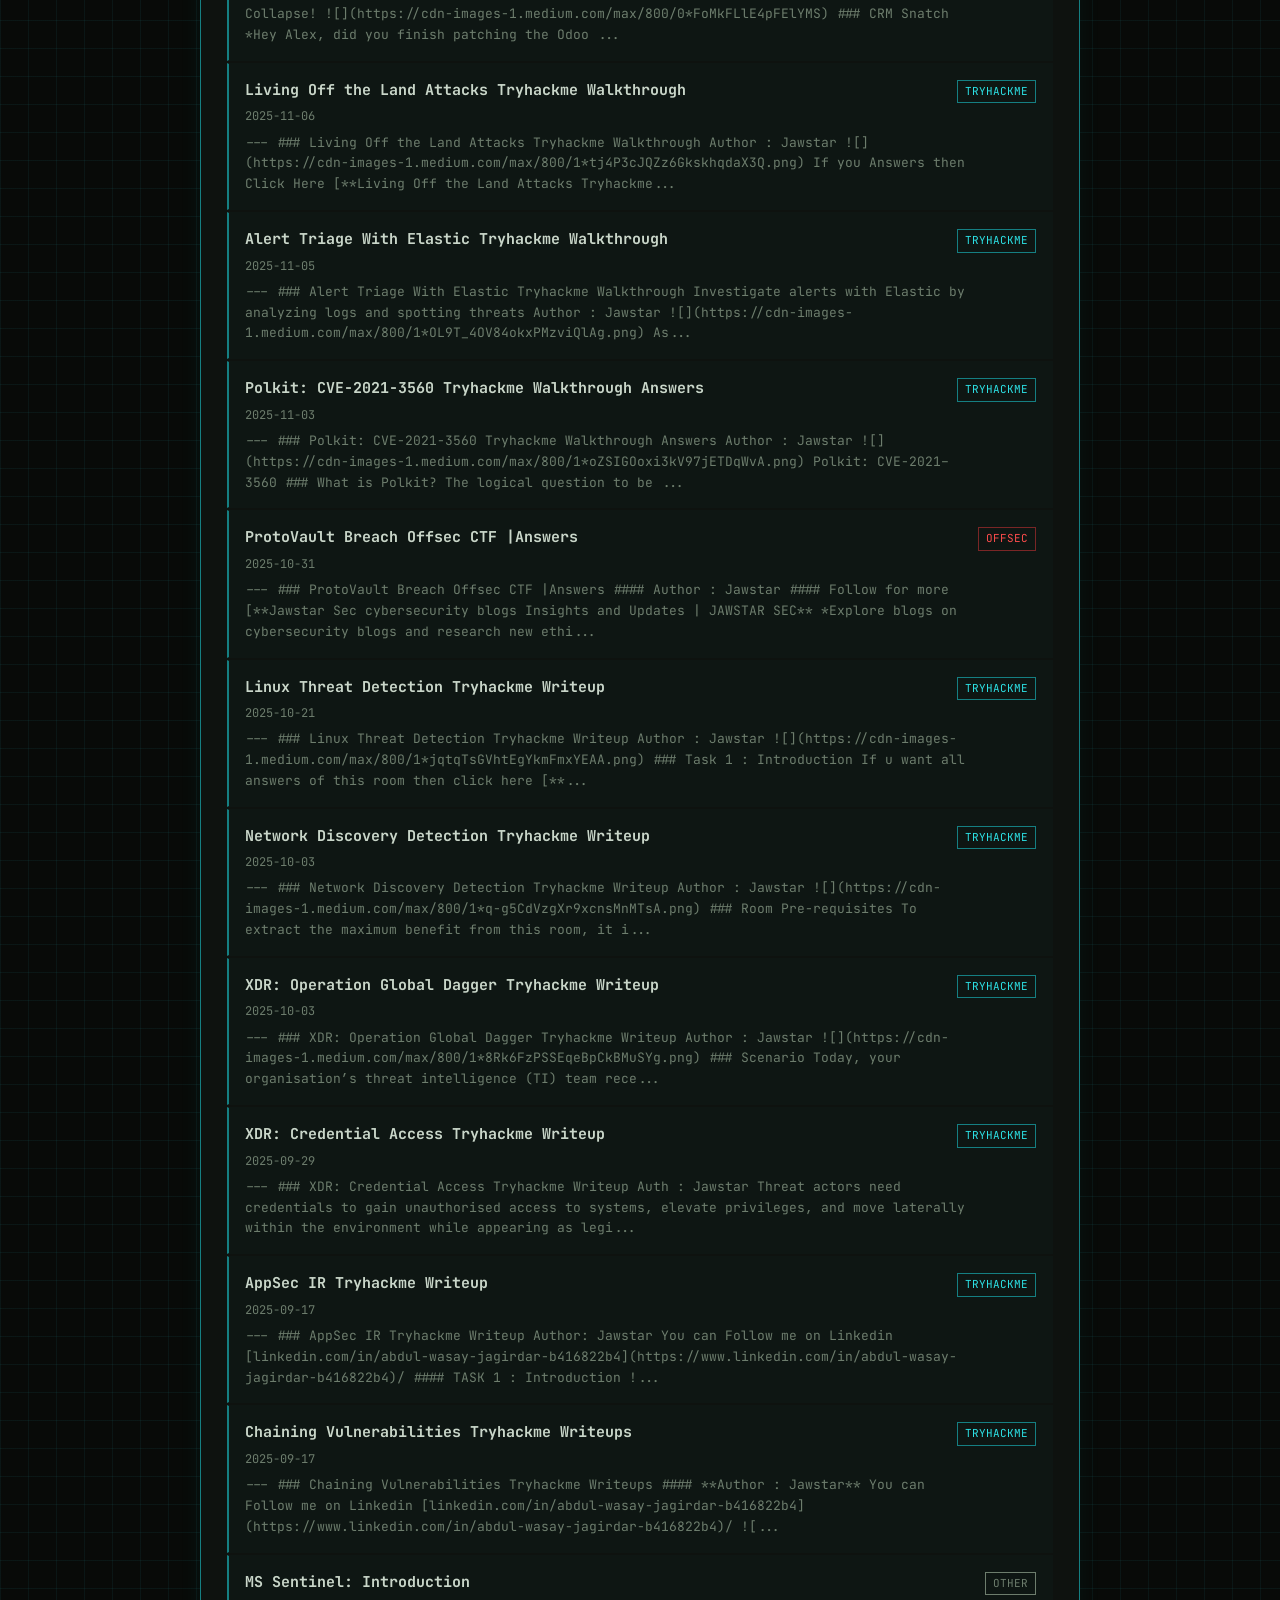
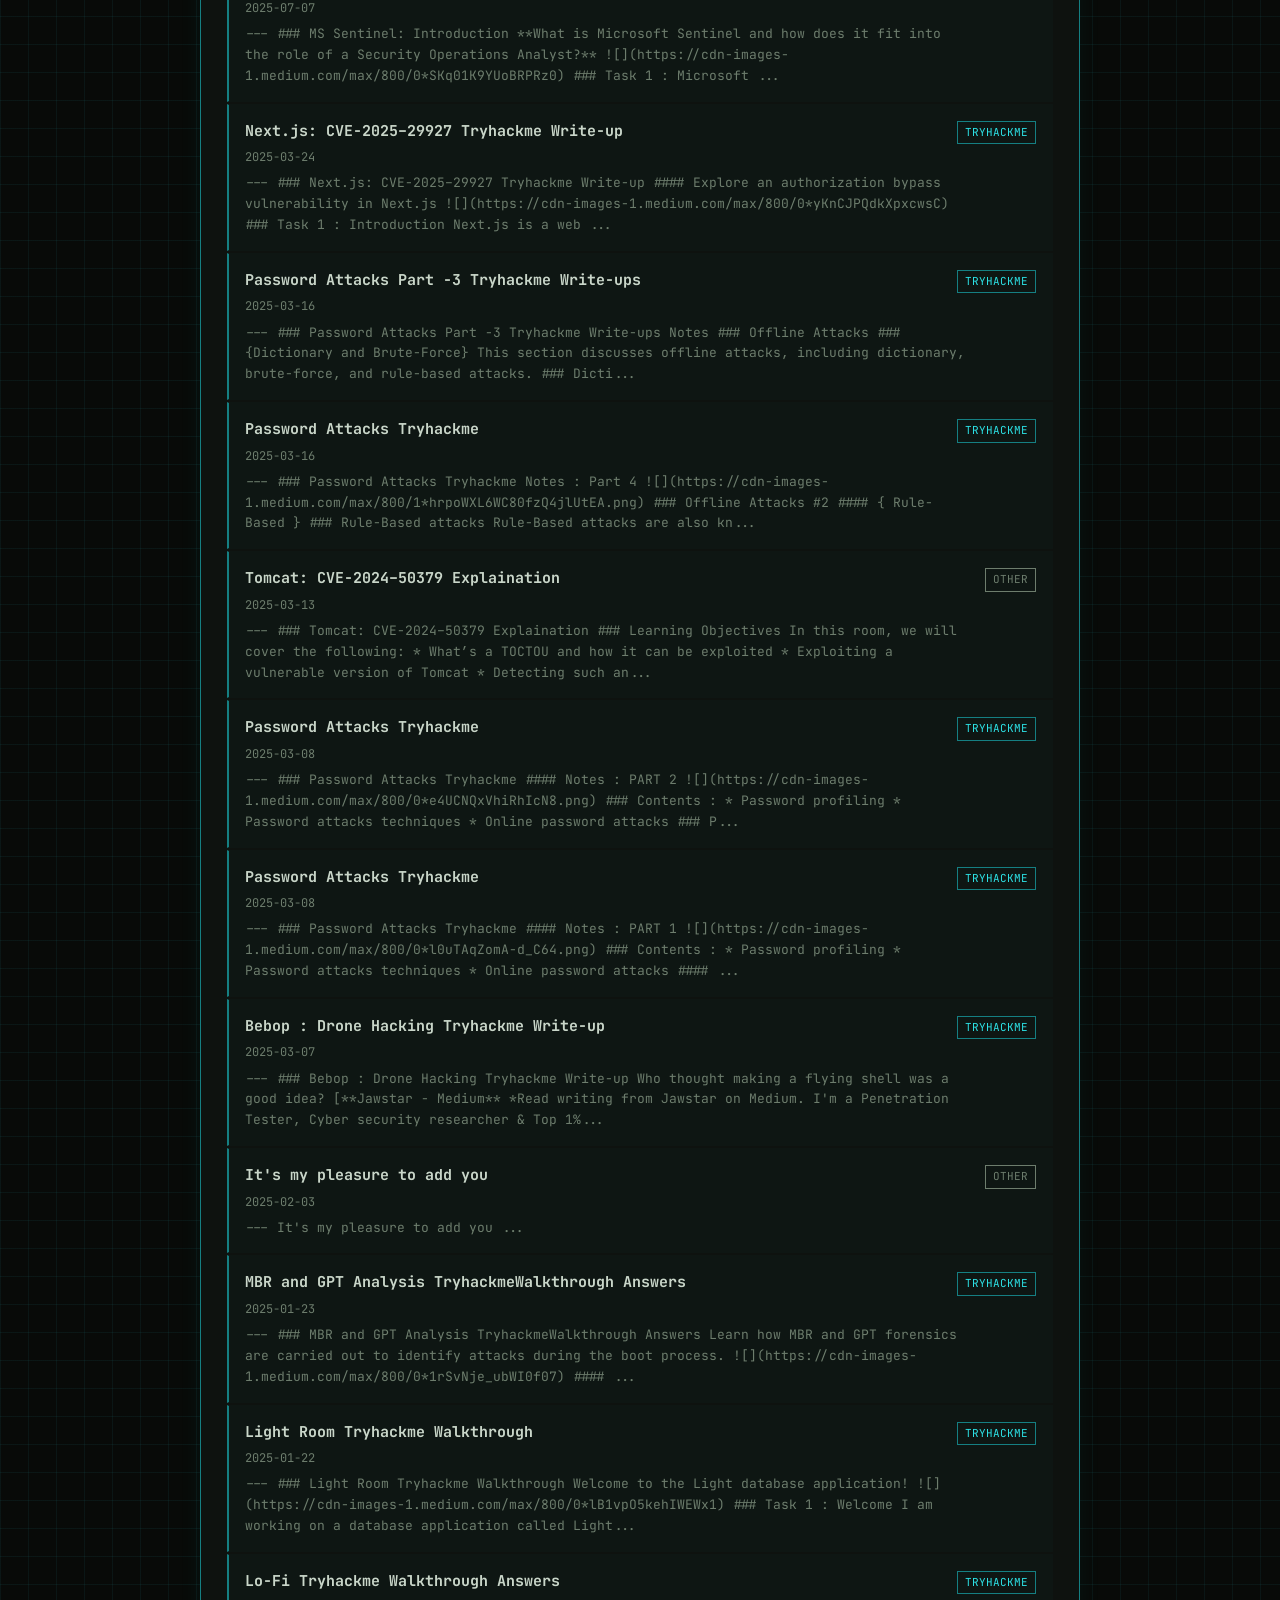
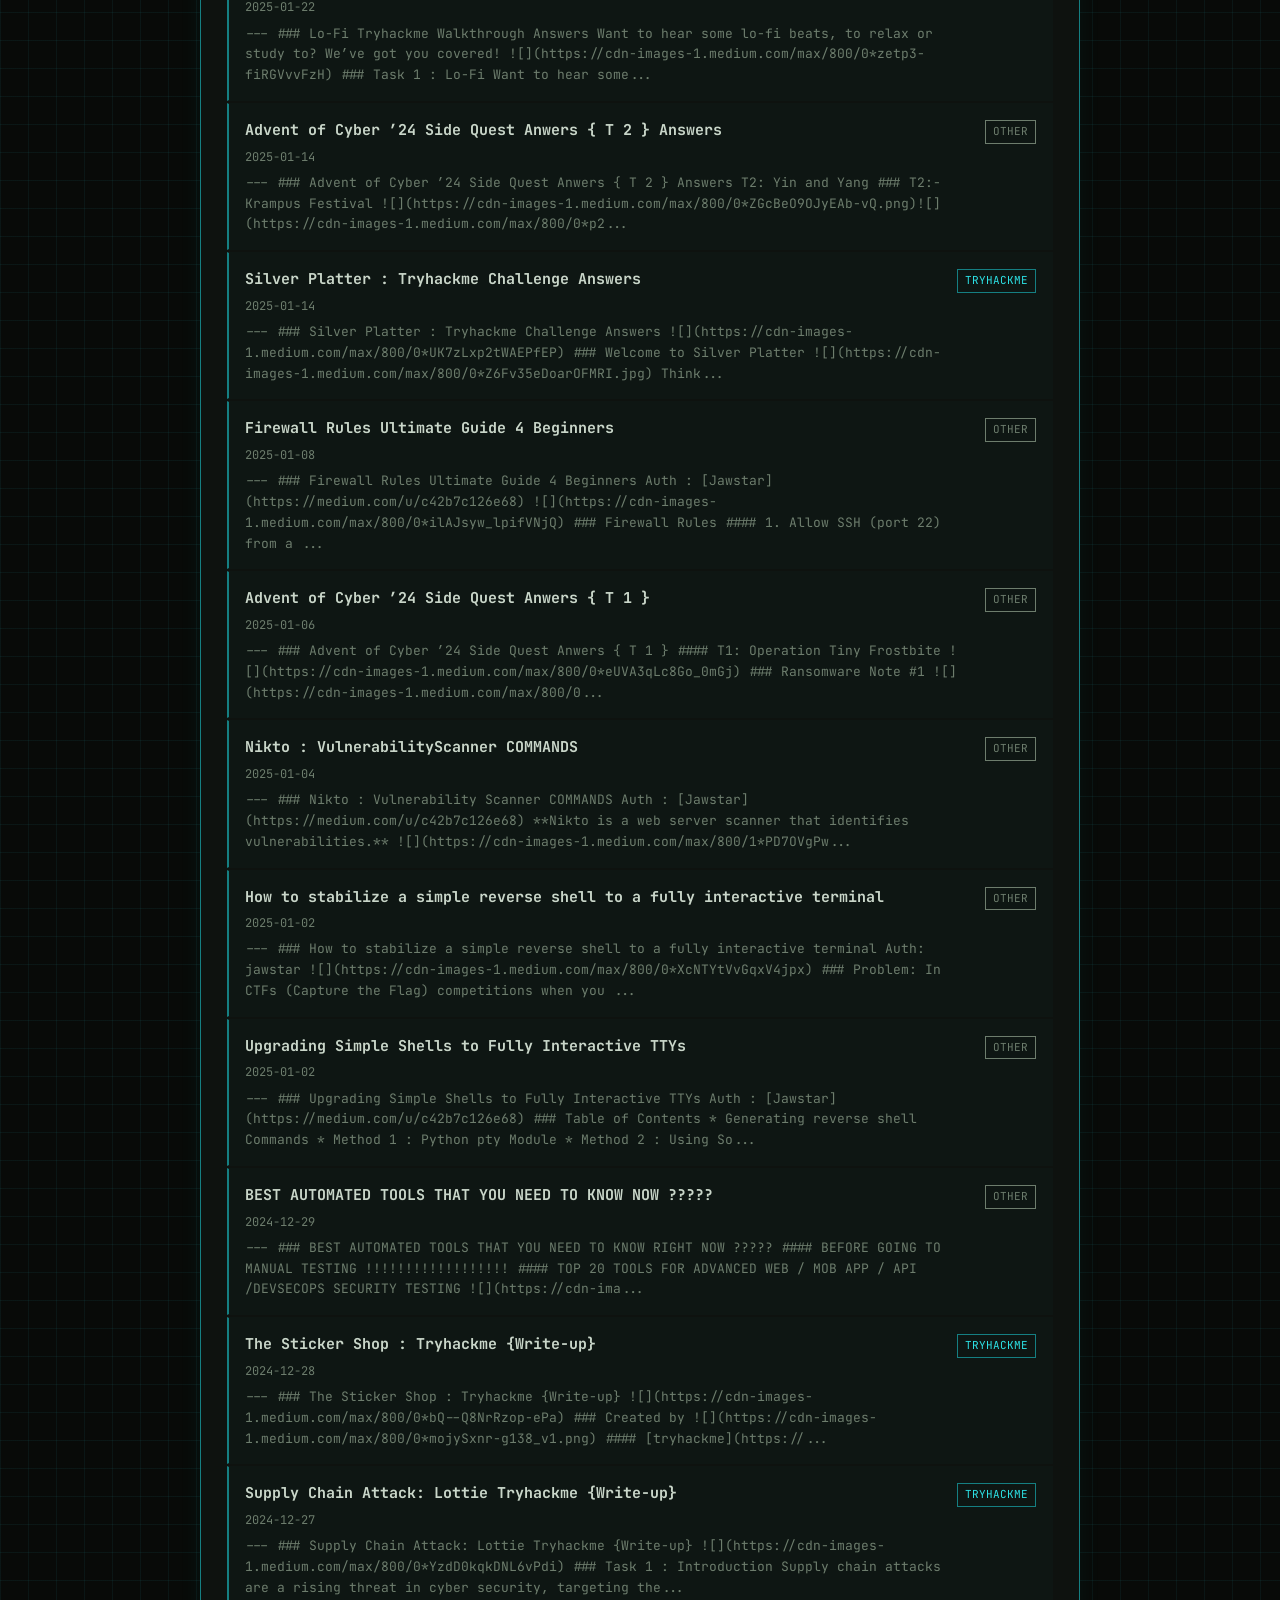
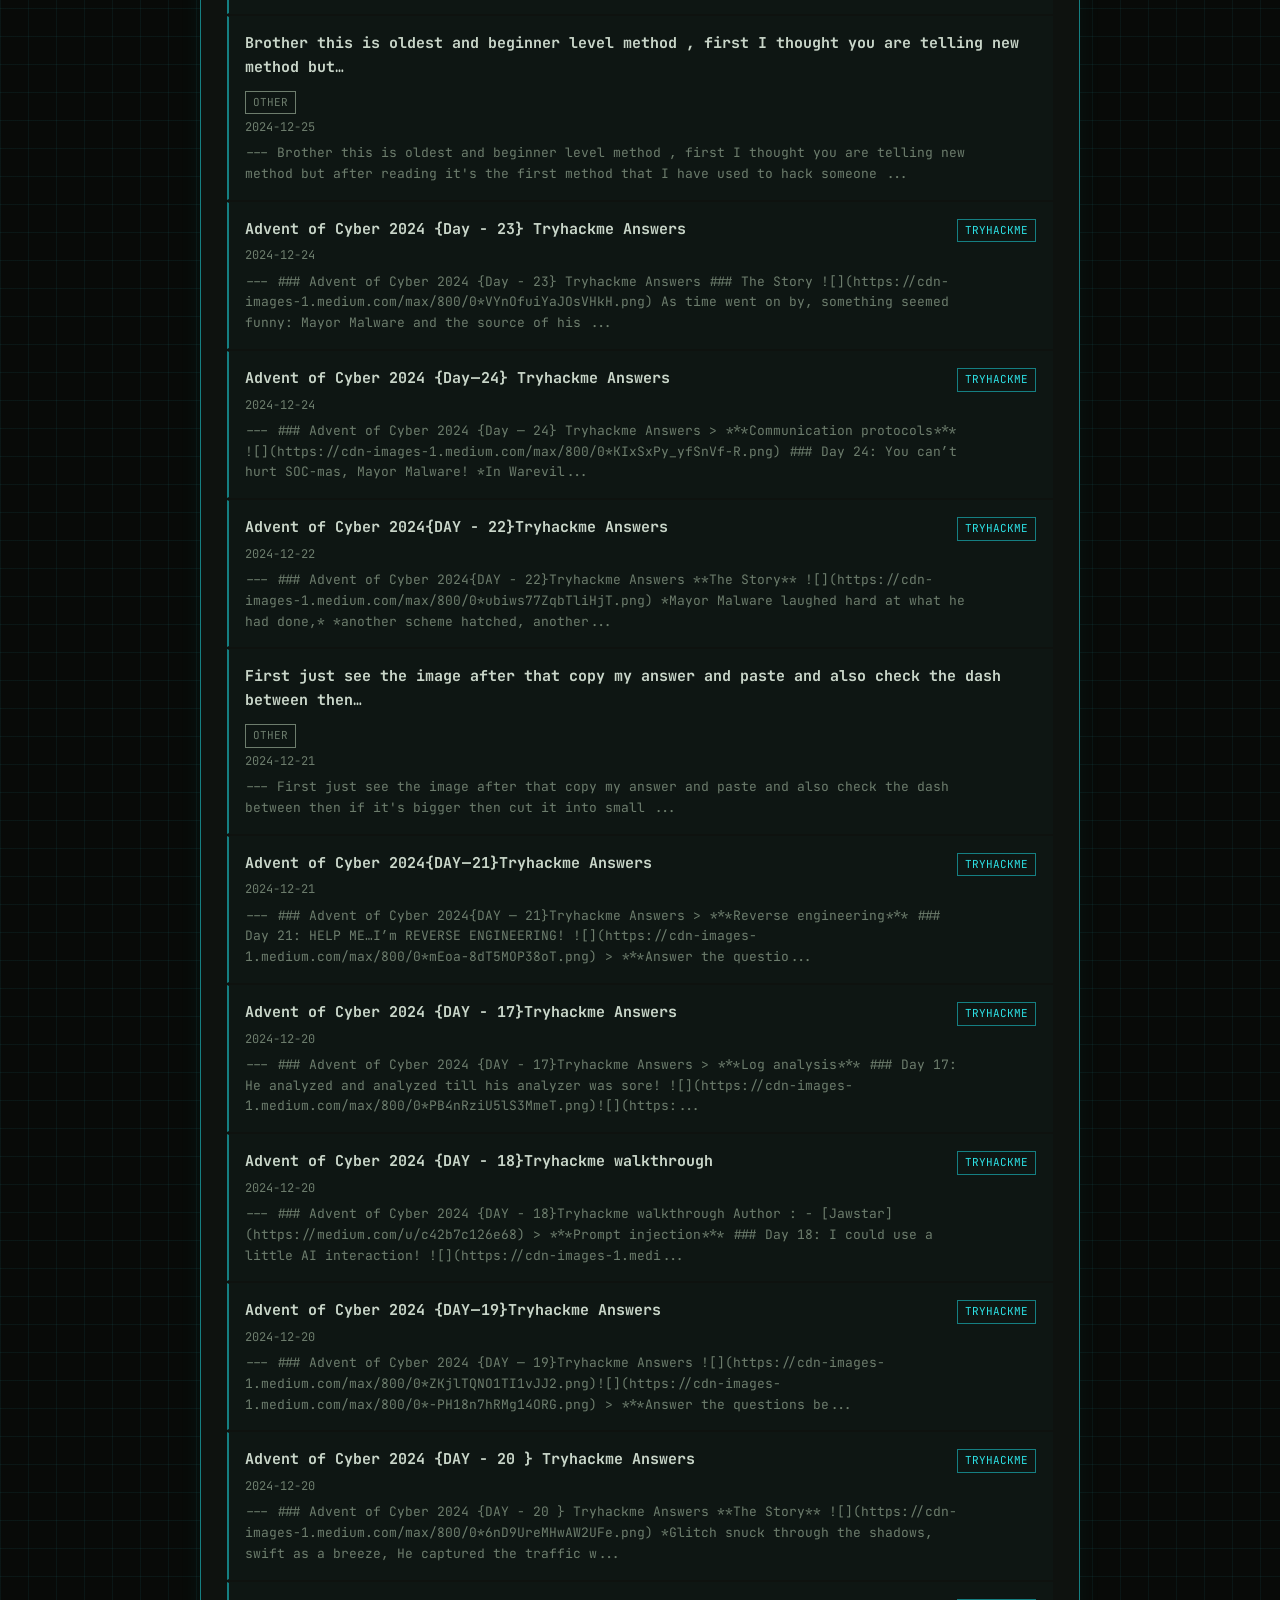
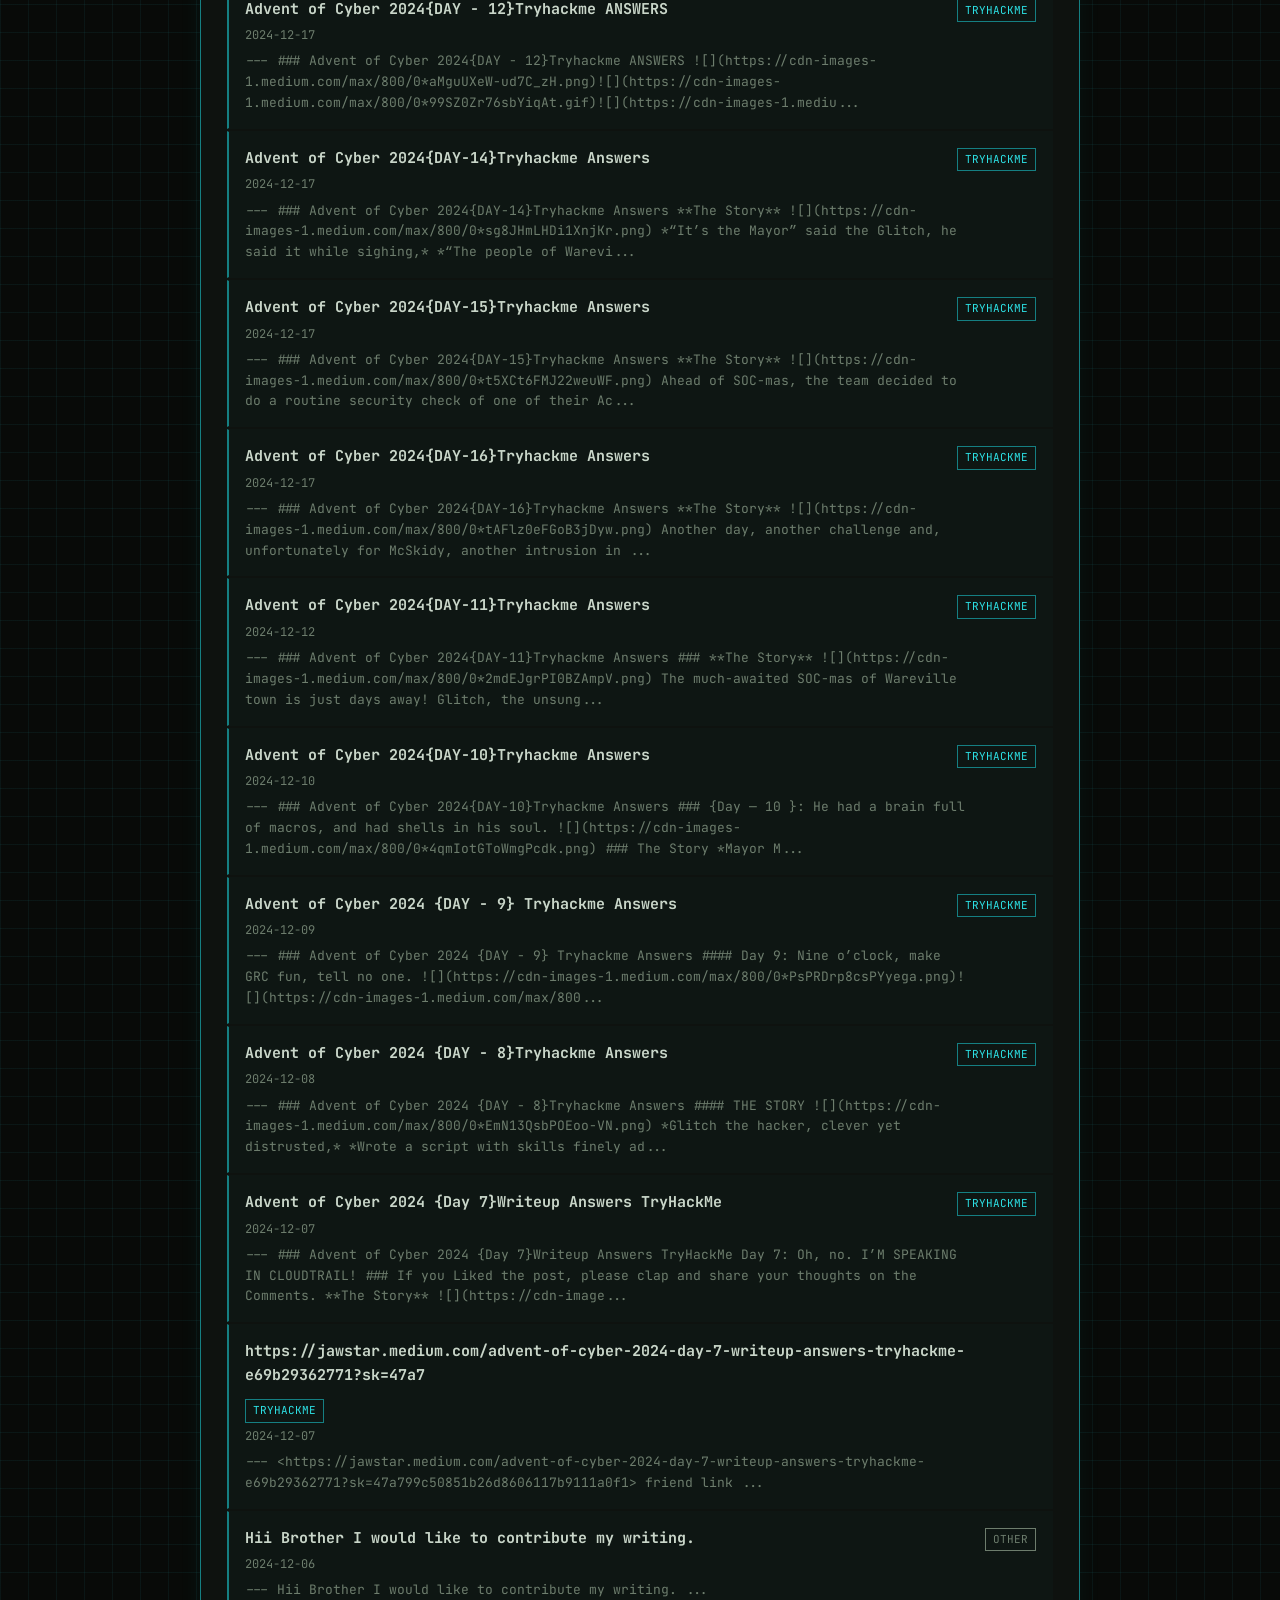
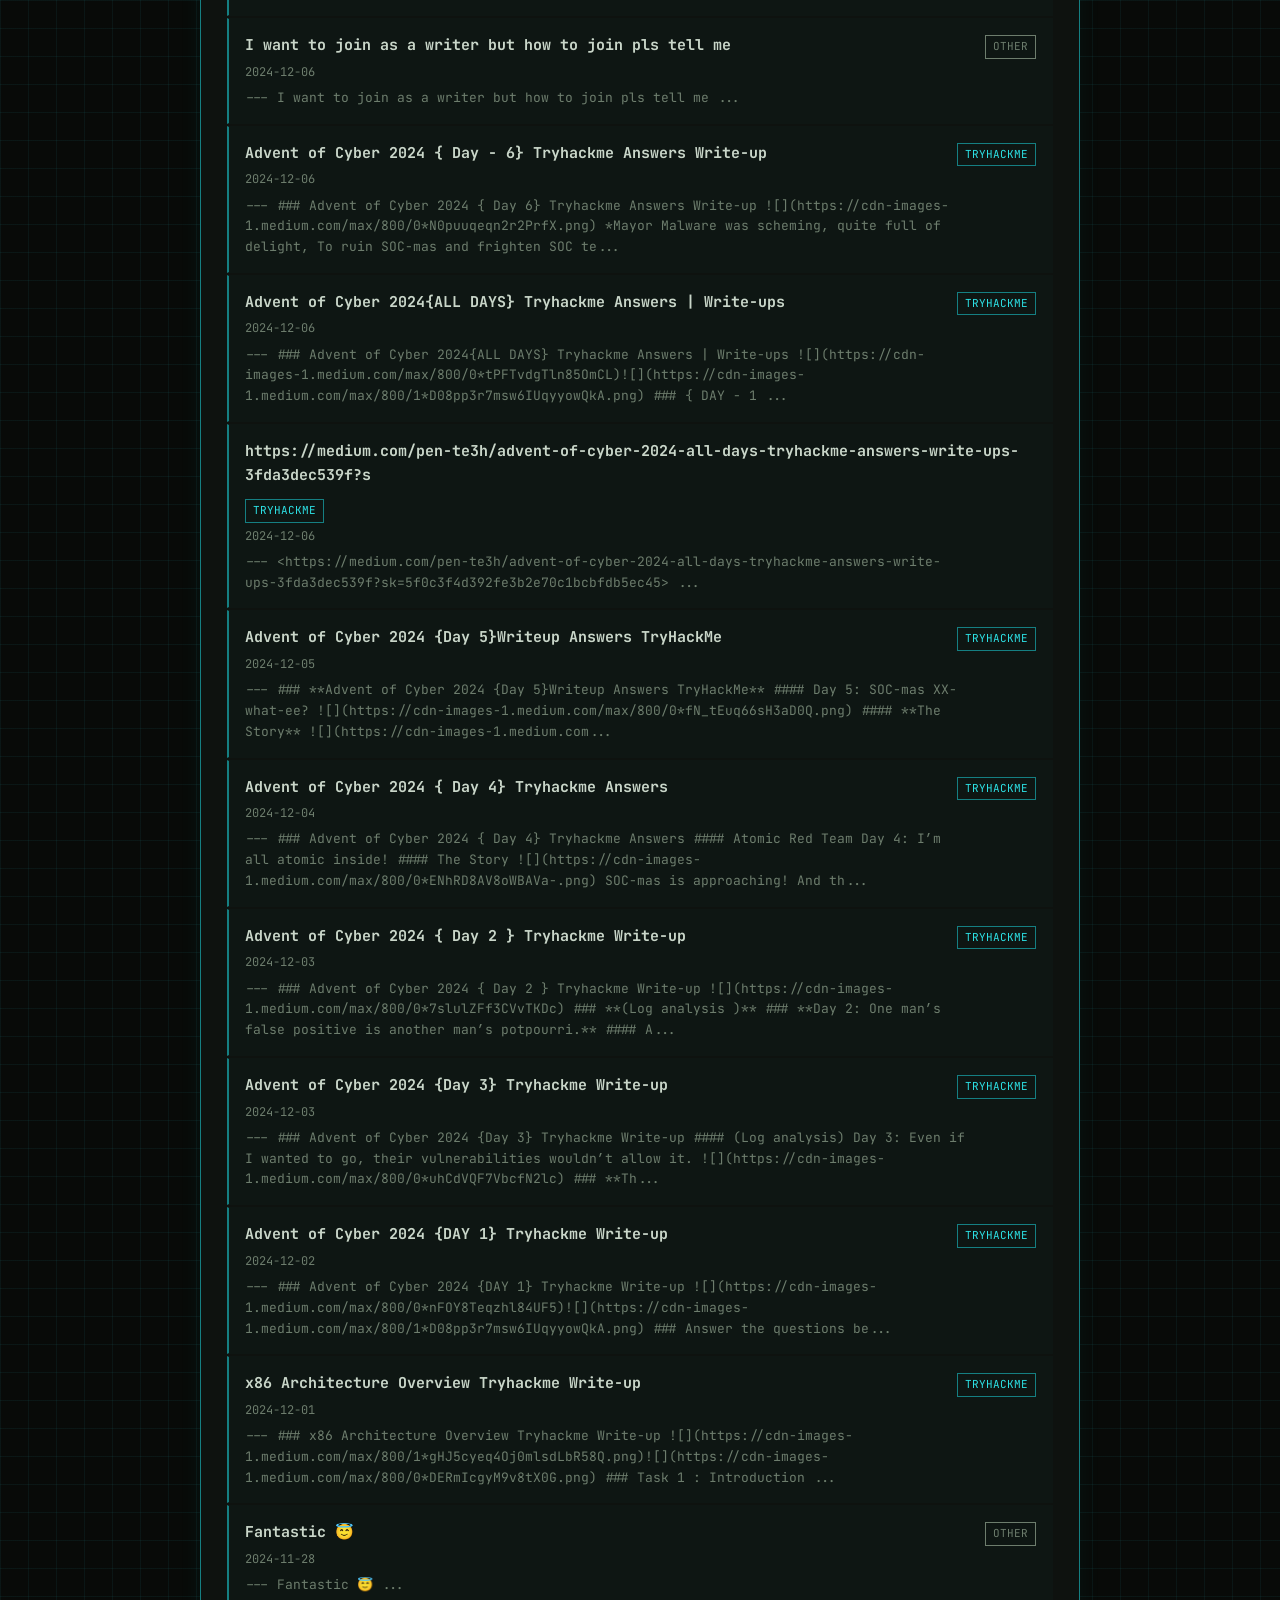
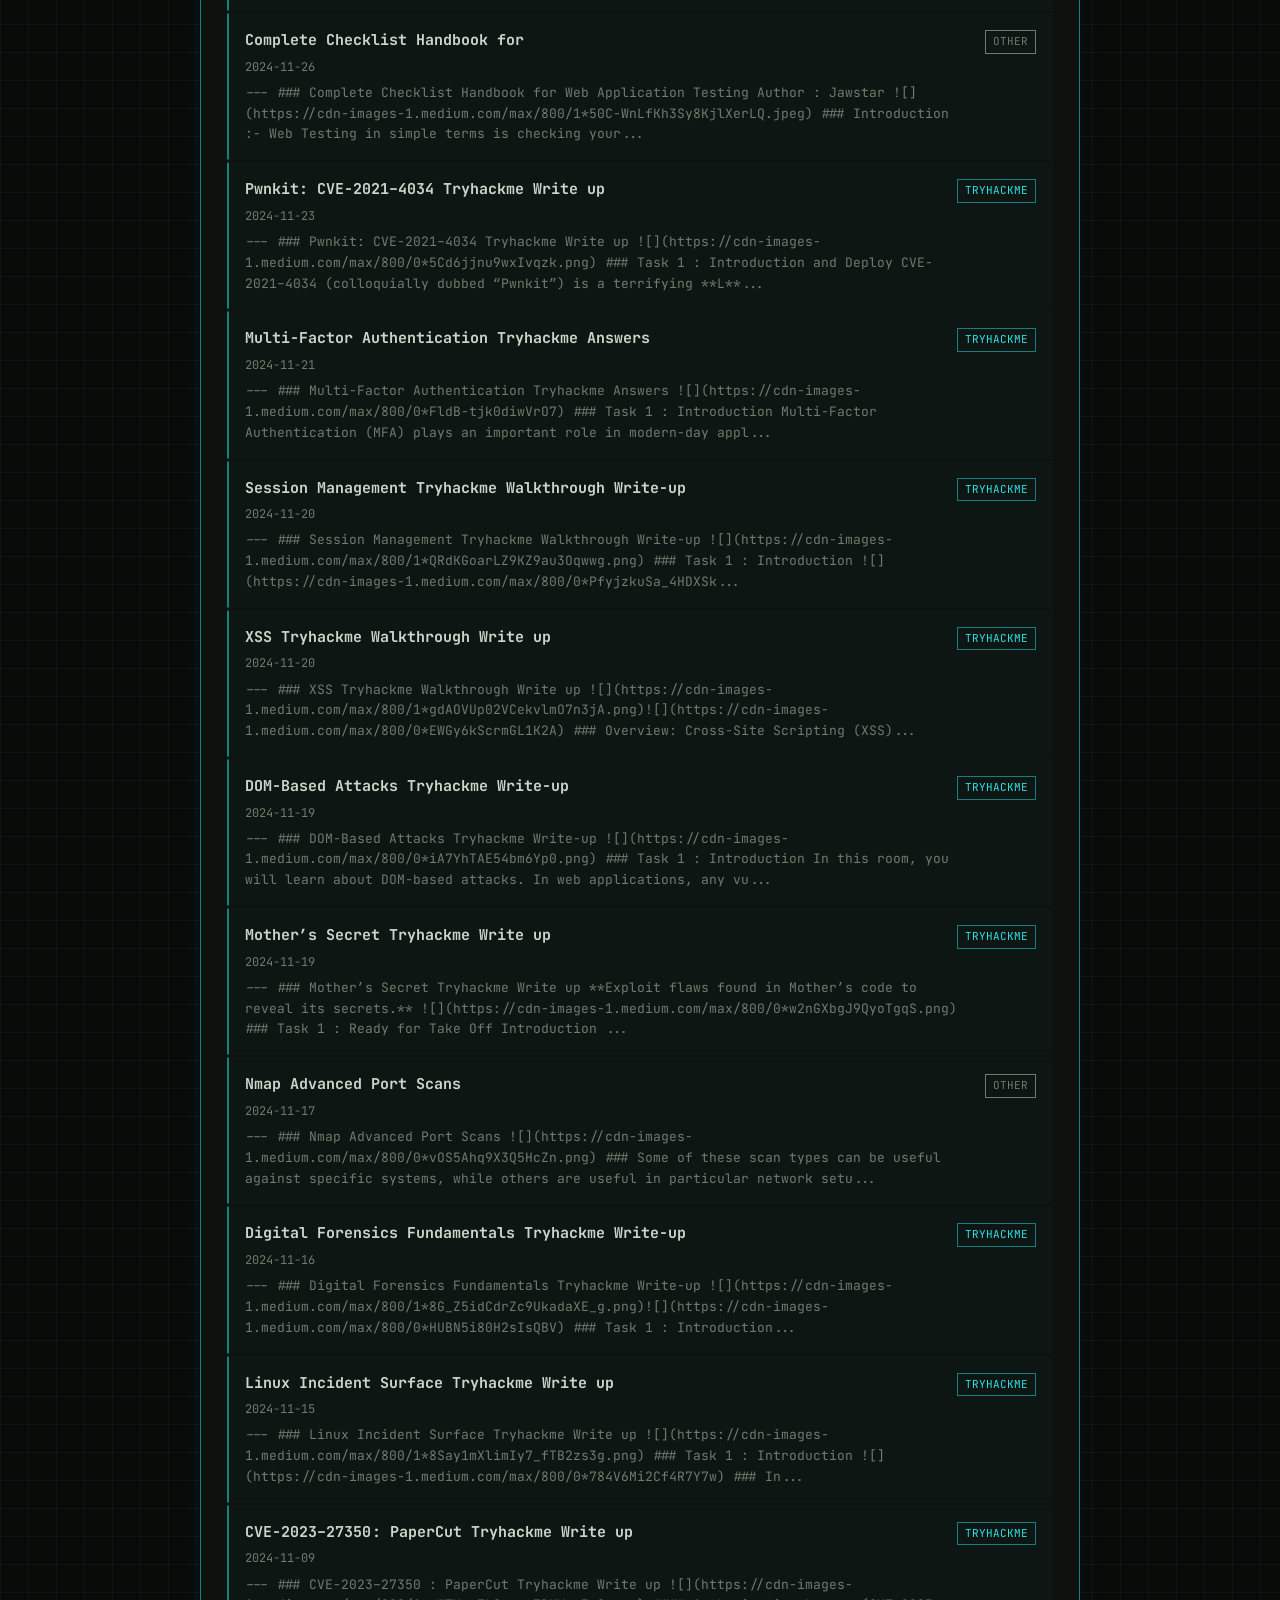
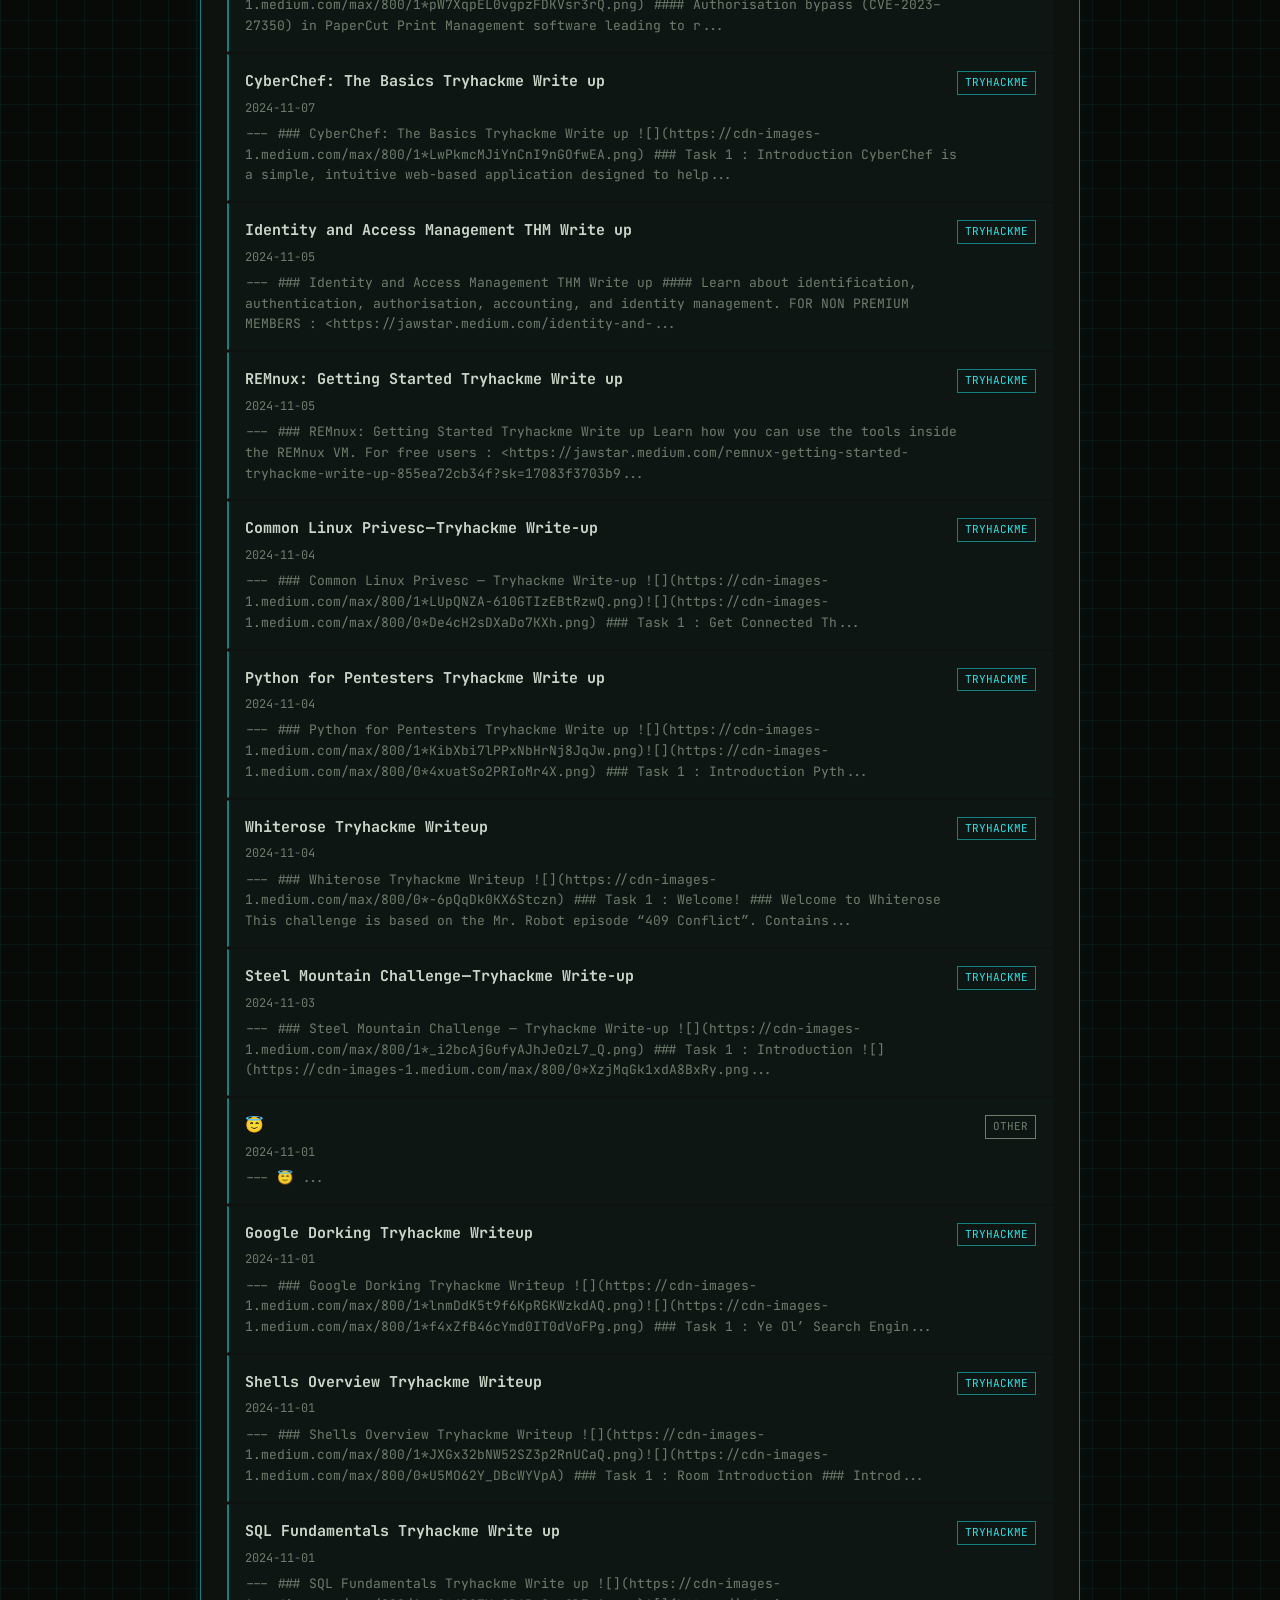
==== commit 78336242: "Remove 'OTHER' filter button from archive Removed the 'OTHER' filter button from the archive." ====
--- a/archive.html
+++ b/archive.html
@@ -31,7 +31,6 @@
       <button class="filter-btn" data-platform="offsec">OFFSEC</button>
       <button class="filter-btn" data-platform="hardware-ot-ics-scada">HW/OT/ICS/SCADA</button>
       <button class="filter-btn" data-platform="news">NEWS</button>
-      <button class="filter-btn" data-platform="other">OTHER</button>
     </div>
 
     <div class="stat-line">showing <span class="count" id="visibleCount">0</span> / <span class="count" id="totalCount">0</span> writeups</div>
